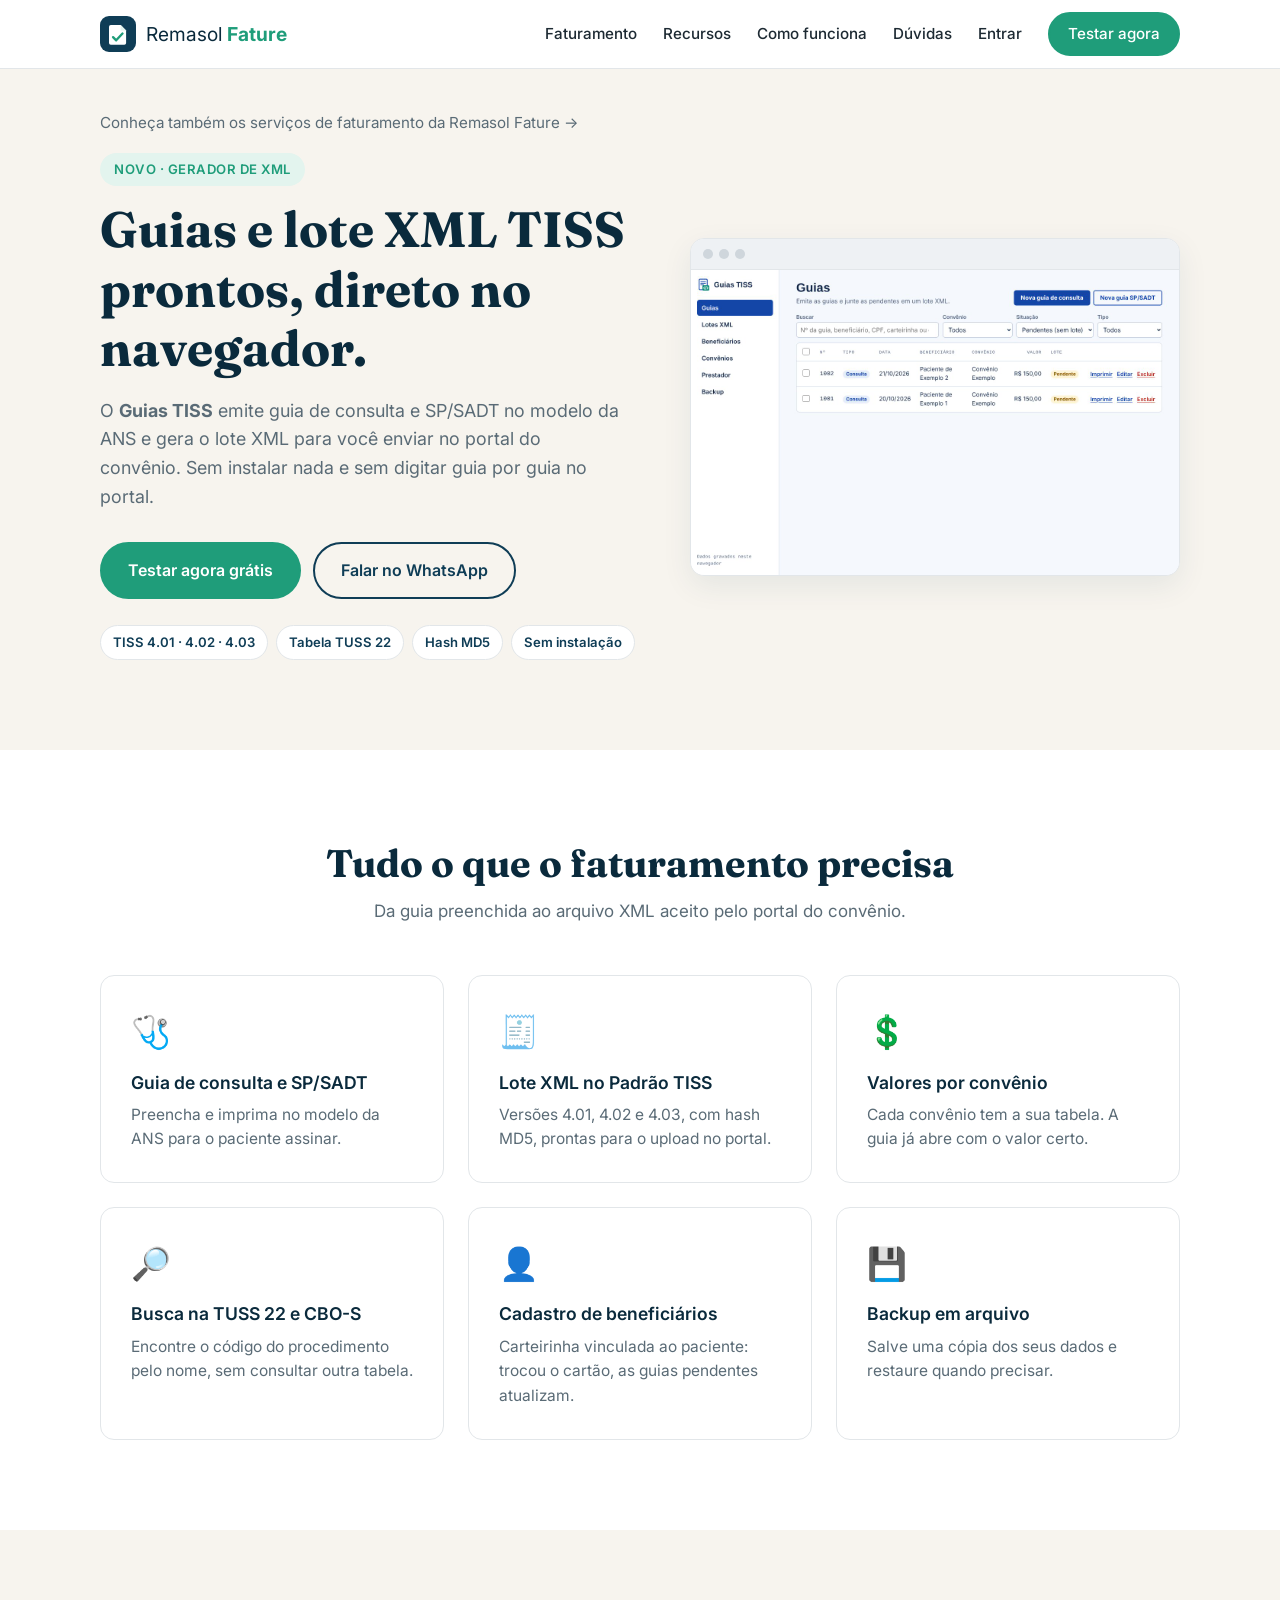
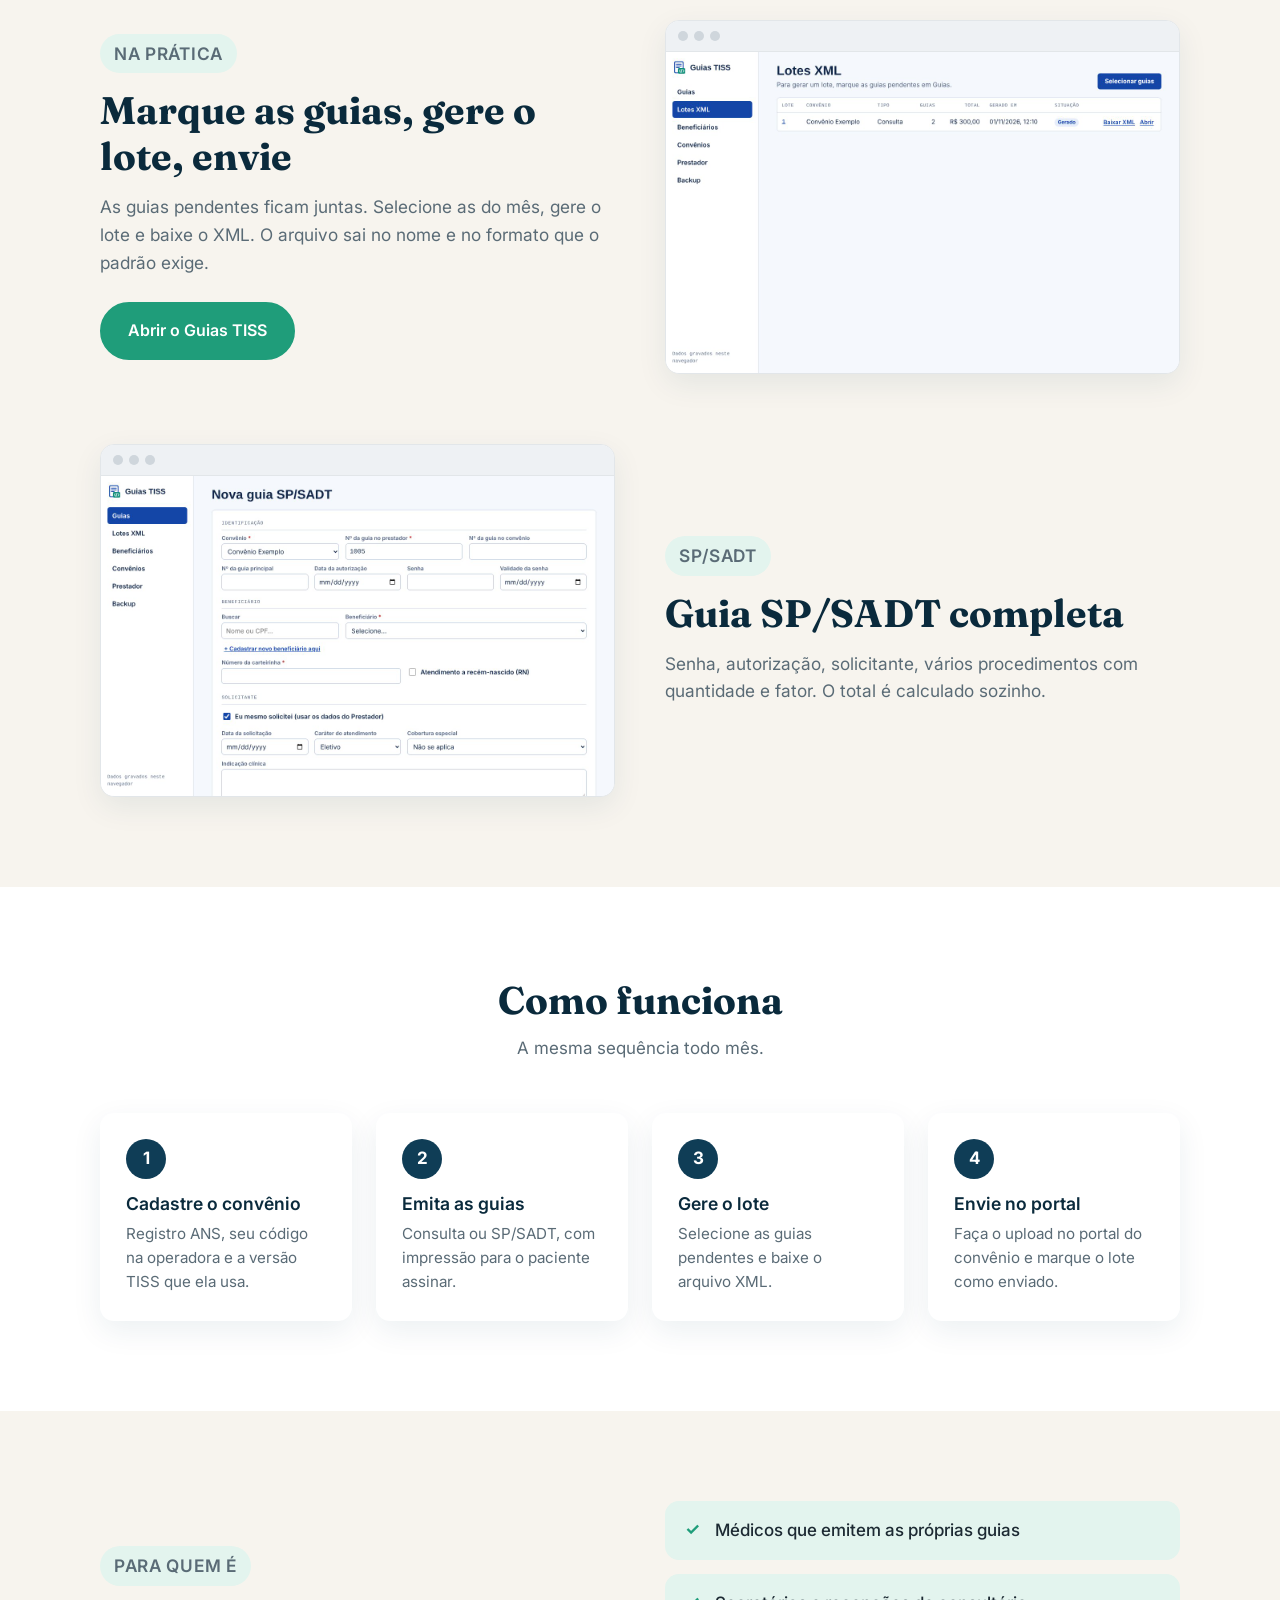
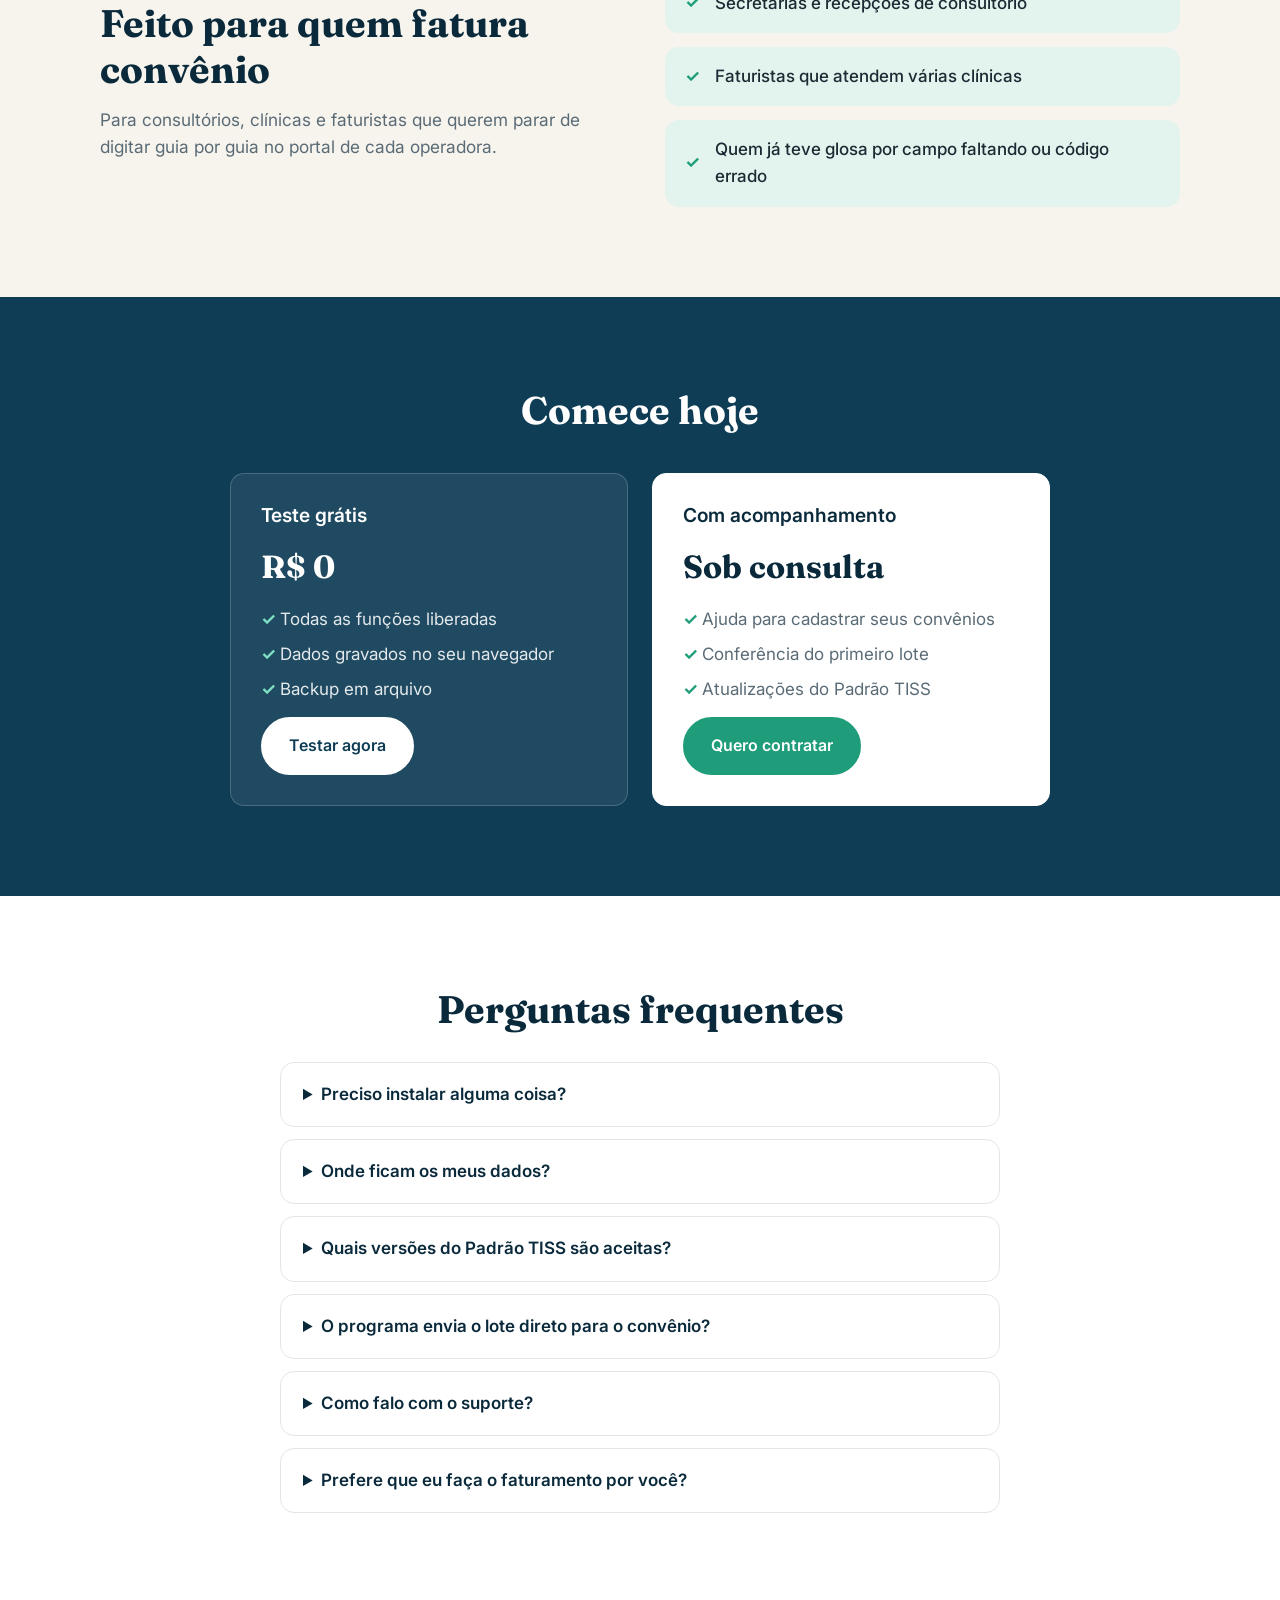
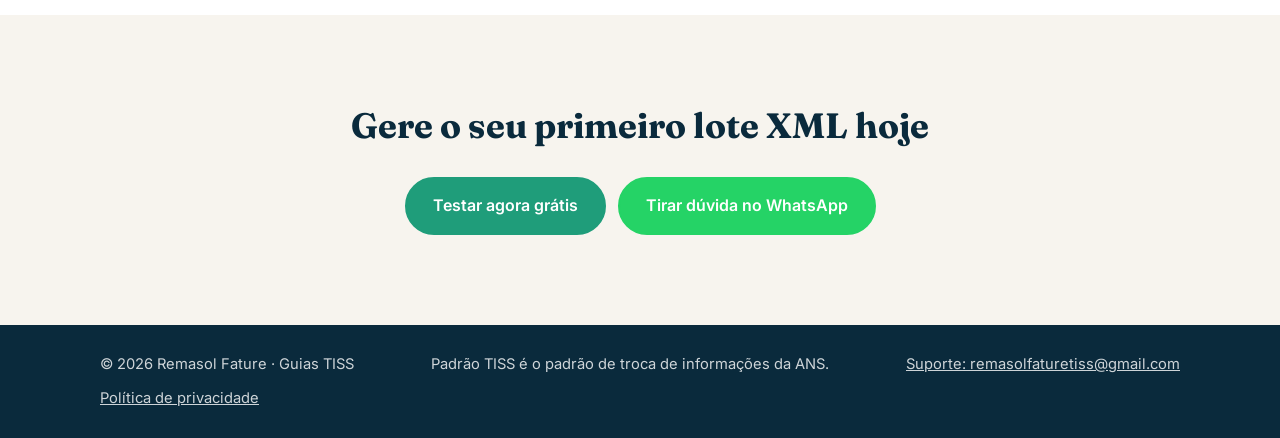
==== index.html @ d2447cc7 "WhatsApp de contato (21) 97666-3134 em todo o site Co-Authored-By: Claude Opus 5.5 <noreply@anthropi" ====
<!DOCTYPE html>
<html lang="pt-BR">
<head>
  <meta charset="UTF-8">
  <meta name="viewport" content="width=device-width, initial-scale=1.0">
  <title>Guias TISS | Gerador de guias e lote XML TISS no navegador — Remasol Fature</title>
  <meta name="description" content="Guias TISS: emita guia de consulta e SP/SADT no modelo da ANS e gere o lote XML no Padrão TISS 4.01, 4.02 ou 4.03 com hash MD5, direto no navegador, sem instalar nada.">
  <meta name="keywords" content="gerador de XML TISS, lote XML TISS, guia SP/SADT, guia de consulta, Padrão TISS 4.03, faturamento de convênios, TUSS 22">
  <meta property="og:type" content="website">
  <meta property="og:title" content="Guias TISS — guias e lote XML TISS sem instalar nada">
  <meta property="og:description" content="Emita guias de consulta e SP/SADT e gere o lote XML no Padrão TISS direto no navegador.">
  <meta property="og:image" content="https://guiaxmltiss.com.br/assets/guias-tiss-guias.jpg">
  <meta property="og:url" content="https://guiaxmltiss.com.br/">
  <link rel="canonical" href="https://guiaxmltiss.com.br/">
  <link rel="icon" href="guias-tiss/img/icone.svg" type="image/svg+xml">
  <link rel="preconnect" href="https://fonts.googleapis.com">
  <link rel="preconnect" href="https://fonts.gstatic.com" crossorigin>
  <link href="https://fonts.googleapis.com/css2?family=Fraunces:opsz,wght@9..144,600;9..144,700&family=Inter:wght@400;500;600&display=swap" rel="stylesheet">
  <link rel="stylesheet" href="css/style.css">
  <script type="application/ld+json">
  {
    "@context": "https://schema.org",
    "@type": "SoftwareApplication",
    "name": "Guias TISS",
    "applicationCategory": "BusinessApplication",
    "operatingSystem": "Navegador (Chrome ou Edge)",
    "description": "Emissão de guia de consulta e SP/SADT e geração de lote XML no Padrão TISS 4.01, 4.02 e 4.03 com hash MD5.",
    "publisher": { "@type": "Organization", "name": "Remasol Fature" }
  }
  </script>
</head>
<body>

  <header class="topo">
    <div class="container topo__linha">
      <a href="index.html" class="marca">
        <img src="assets/logo.svg" alt="" width="36" height="36">
        <span>Remasol <strong>Fature</strong></span>
      </a>

      <button class="menu-botao" aria-label="Abrir menu" aria-expanded="false" aria-controls="menu">
        <span></span><span></span><span></span>
      </button>

      <nav id="menu" class="menu">
        <a href="servicos.html">Faturamento</a>
        <a href="#recursos">Recursos</a>
        <a href="#como-funciona">Como funciona</a>
        <a href="#perguntas">Dúvidas</a>
        <a href="guias-tiss/entrar.html">Entrar</a>
        <a href="guias-tiss/index.html" class="botao botao--pequeno">Testar agora</a>
      </nav>
    </div>
  </header>

  <main>

    <!-- INÍCIO -->
    <section class="hero produto-hero">
      <div class="container">
        <a href="servicos.html" class="voltar">Conheça também os serviços de faturamento da Remasol Fature →</a>
        <div class="hero__grade">
          <div class="hero__texto">
            <p class="selo">Novo · Gerador de XML</p>
            <h1>Guias e lote XML TISS prontos, direto no navegador.</h1>
            <p class="hero__sub">
              O <strong>Guias TISS</strong> emite guia de consulta e SP/SADT no modelo
              da ANS e gera o lote XML para você enviar no portal do convênio.
              Sem instalar nada e sem digitar guia por guia no portal.
            </p>
            <div class="hero__acoes">
              <a href="guias-tiss/index.html" class="botao">Testar agora grátis</a>
              <a href="#" class="botao botao--contorno" data-whatsapp="Olá! Vi o Guias TISS no site da Remasol Fature e quero saber mais.">Falar no WhatsApp</a>
            </div>
            <ul class="selos-lista" aria-label="Destaques">
              <li>TISS 4.01 · 4.02 · 4.03</li>
              <li>Tabela TUSS 22</li>
              <li>Hash MD5</li>
              <li>Sem instalação</li>
            </ul>
          </div>

          <figure class="vitrine">
            <div class="vitrine__barra" aria-hidden="true"><span></span><span></span><span></span></div>
            <img src="assets/guias-tiss-guias.jpg" width="1280" height="800"
                 alt="Tela de guias do Guias TISS com guias de consulta pendentes, prontas para entrar em um lote XML">
          </figure>
        </div>
      </div>
    </section>

    <!-- RECURSOS -->
    <section id="recursos" class="secao">
      <div class="container">
        <h2 class="secao__titulo">Tudo o que o faturamento precisa</h2>
        <p class="secao__sub">Da guia preenchida ao arquivo XML aceito pelo portal do convênio.</p>
        <div class="cards">
          <article class="card">
            <div class="card__icone">🩺</div>
            <h3>Guia de consulta e SP/SADT</h3>
            <p>Preencha e imprima no modelo da ANS para o paciente assinar.</p>
          </article>
          <article class="card">
            <div class="card__icone">🧾</div>
            <h3>Lote XML no Padrão TISS</h3>
            <p>Versões 4.01, 4.02 e 4.03, com hash MD5, prontas para o upload no portal.</p>
          </article>
          <article class="card">
            <div class="card__icone">💲</div>
            <h3>Valores por convênio</h3>
            <p>Cada convênio tem a sua tabela. A guia já abre com o valor certo.</p>
          </article>
          <article class="card">
            <div class="card__icone">🔎</div>
            <h3>Busca na TUSS 22 e CBO-S</h3>
            <p>Encontre o código do procedimento pelo nome, sem consultar outra tabela.</p>
          </article>
          <article class="card">
            <div class="card__icone">👤</div>
            <h3>Cadastro de beneficiários</h3>
            <p>Carteirinha vinculada ao paciente: trocou o cartão, as guias pendentes atualizam.</p>
          </article>
          <article class="card">
            <div class="card__icone">💾</div>
            <h3>Backup em arquivo</h3>
            <p>Salve uma cópia dos seus dados e restaure quando precisar.</p>
          </article>
        </div>
      </div>
    </section>

    <!-- TELAS -->
    <section class="secao secao--clara">
      <div class="container bloco">
        <div class="bloco__texto">
          <p class="selo">Na prática</p>
          <h2>Marque as guias, gere o lote, envie</h2>
          <p>
            As guias pendentes ficam juntas. Selecione as do mês, gere o lote e baixe
            o XML. O arquivo sai no nome e no formato que o padrão exige.
          </p>
          <a href="guias-tiss/index.html" class="botao">Abrir o Guias TISS</a>
        </div>
        <figure class="vitrine">
          <div class="vitrine__barra" aria-hidden="true"><span></span><span></span><span></span></div>
          <img src="assets/guias-tiss-lotes.jpg" width="1280" height="800" loading="lazy"
               alt="Tela de lotes XML do Guias TISS com um lote gerado e o botão Baixar XML">
        </figure>
      </div>
      <div class="container bloco bloco--invertido produto-bloco">
        <div class="bloco__texto">
          <p class="selo">SP/SADT</p>
          <h2>Guia SP/SADT completa</h2>
          <p>
            Senha, autorização, solicitante, vários procedimentos com quantidade e fator.
            O total é calculado sozinho.
          </p>
        </div>
        <figure class="vitrine">
          <div class="vitrine__barra" aria-hidden="true"><span></span><span></span><span></span></div>
          <img src="assets/guias-tiss-sadt.jpg" width="1280" height="800" loading="lazy"
               alt="Formulário de nova guia SP/SADT do Guias TISS">
        </figure>
      </div>
    </section>

    <!-- COMO FUNCIONA -->
    <section id="como-funciona" class="secao">
      <div class="container">
        <h2 class="secao__titulo">Como funciona</h2>
        <p class="secao__sub">A mesma sequência todo mês.</p>
        <ol class="passos">
          <li class="passo">
            <span class="passo__numero">1</span>
            <h3>Cadastre o convênio</h3>
            <p>Registro ANS, seu código na operadora e a versão TISS que ela usa.</p>
          </li>
          <li class="passo">
            <span class="passo__numero">2</span>
            <h3>Emita as guias</h3>
            <p>Consulta ou SP/SADT, com impressão para o paciente assinar.</p>
          </li>
          <li class="passo">
            <span class="passo__numero">3</span>
            <h3>Gere o lote</h3>
            <p>Selecione as guias pendentes e baixe o arquivo XML.</p>
          </li>
          <li class="passo">
            <span class="passo__numero">4</span>
            <h3>Envie no portal</h3>
            <p>Faça o upload no portal do convênio e marque o lote como enviado.</p>
          </li>
        </ol>
      </div>
    </section>

    <!-- PARA QUEM É -->
    <section class="secao secao--clara">
      <div class="container bloco">
        <div class="bloco__texto">
          <p class="selo">Para quem é</p>
          <h2>Feito para quem fatura convênio</h2>
          <p>
            Para consultórios, clínicas e faturistas que querem parar de digitar
            guia por guia no portal de cada operadora.
          </p>
        </div>
        <ul class="lista-check">
          <li>Médicos que emitem as próprias guias</li>
          <li>Secretárias e recepções de consultório</li>
          <li>Faturistas que atendem várias clínicas</li>
          <li>Quem já teve glosa por campo faltando ou código errado</li>
        </ul>
      </div>
    </section>

    <!-- PLANOS -->
    <section class="secao secao--destaque">
      <div class="container">
        <h2 class="secao__titulo produto-titulo-claro">Comece hoje</h2>
        <div class="planos">
          <article class="plano">
            <h3>Teste grátis</h3>
            <p class="plano__preco">R$ 0</p>
            <ul>
              <li>Todas as funções liberadas</li>
              <li>Dados gravados no seu navegador</li>
              <li>Backup em arquivo</li>
            </ul>
            <a href="guias-tiss/index.html" class="botao botao--claro">Testar agora</a>
          </article>
          <article class="plano plano--destaque">
            <h3>Com acompanhamento</h3>
            <p class="plano__preco">Sob consulta</p>
            <ul>
              <li>Ajuda para cadastrar seus convênios</li>
              <li>Conferência do primeiro lote</li>
              <li>Atualizações do Padrão TISS</li>
            </ul>
            <a href="#" class="botao" data-whatsapp="Olá! Quero contratar o Guias TISS com acompanhamento.">Quero contratar</a>
          </article>
        </div>
      </div>
    </section>

    <!-- PERGUNTAS -->
    <section id="perguntas" class="secao">
      <div class="container faq">
        <h2 class="secao__titulo">Perguntas frequentes</h2>
        <details>
          <summary>Preciso instalar alguma coisa?</summary>
          <p>Não. O Guias TISS abre no navegador (Chrome ou Edge recomendados) do seu computador.</p>
        </details>
        <details>
          <summary>Onde ficam os meus dados?</summary>
          <p>No próprio navegador do computador em que você usa. Eles não são enviados para nenhum servidor. Por isso, use a tela <strong>Backup</strong> com frequência: limpar os dados do navegador apaga tudo.</p>
        </details>
        <details>
          <summary>Quais versões do Padrão TISS são aceitas?</summary>
          <p>4.01.00, 4.02.00 e 4.03.00. A versão é escolhida no cadastro de cada convênio, conforme a exigência da operadora.</p>
        </details>
        <details>
          <summary>O programa envia o lote direto para o convênio?</summary>
          <p>Ele gera o arquivo XML no formato exigido. O envio é feito por você, no portal da operadora, como os convênios pedem hoje.</p>
        </details>
        <details>
          <summary>Como falo com o suporte?</summary>
          <p>Pelo e-mail <a href="mailto:remasolfaturetiss@gmail.com" data-email="1">remasolfaturetiss@gmail.com</a> ou pelo botão de WhatsApp desta página. Conte o que aconteceu e, se puder, mande um print da tela.</p>
        </details>
        <details>
          <summary>Prefere que eu faça o faturamento por você?</summary>
          <p>A Remasol Fature também faz o faturamento completo e entrega o XML pronto. <a href="servicos.html#faturamento">Conheça o serviço</a>.</p>
        </details>
      </div>
    </section>

    <!-- CHAMADA FINAL -->
    <section class="secao secao--clara">
      <div class="container chamada">
        <h2>Gere o seu primeiro lote XML hoje</h2>
        <div class="hero__acoes produto-centro">
          <a href="guias-tiss/index.html" class="botao">Testar agora grátis</a>
          <a href="#" class="botao botao--whatsapp" data-whatsapp="Olá! Vi o Guias TISS no site da Remasol Fature e tenho uma dúvida.">Tirar dúvida no WhatsApp</a>
        </div>
      </div>
    </section>

  </main>

  <footer class="rodape">
    <div class="container rodape__linha">
      <span>© <span id="ano"></span> Remasol Fature · Guias TISS</span>
      <span>Padrão TISS é o padrão de troca de informações da ANS.</span>
      <a href="mailto:remasolfaturetiss@gmail.com" data-email="1">Suporte: remasolfaturetiss@gmail.com</a>
      <a href="privacidade.html">Política de privacidade</a>
    </div>
  </footer>

  <script src="js/config.js?v=2"></script>
  <script src="js/main.js?v=2"></script>
</body>
</html>
---- css/style.css ----
/* =========================================================
   Remasol Fature — estilos do site
   Cores e fontes ficam nas variáveis abaixo: mude aqui
   e o site inteiro acompanha.
   ========================================================= */

:root {
  --azul: #0f3d56;
  --azul-escuro: #0a2a3c;
  --verde: #1f9d7a;
  --verde-claro: #e3f4ee;
  --areia: #f7f4ee;
  --texto: #1d2a33;
  --texto-suave: #5a6b76;
  --branco: #ffffff;
  --borda: #e2e6e9;
  --whatsapp: #25d366;

  --fonte-titulo: "Fraunces", Georgia, serif;
  --fonte-texto: "Inter", system-ui, -apple-system, sans-serif;

  --raio: 14px;
  --sombra: 0 10px 30px rgba(15, 61, 86, 0.08);
  --largura: 1120px;
}

* { box-sizing: border-box; margin: 0; padding: 0; }

html { scroll-behavior: smooth; scroll-padding-top: 80px; }

body {
  font-family: var(--fonte-texto);
  color: var(--texto);
  background: var(--branco);
  line-height: 1.6;
  font-size: 17px;
}

img { max-width: 100%; display: block; }
a { color: inherit; }

.container {
  width: 100%;
  max-width: var(--largura);
  margin: 0 auto;
  padding: 0 20px;
}

h1, h2, h3 { font-family: var(--fonte-titulo); line-height: 1.2; color: var(--azul-escuro); }
h3 { font-family: var(--fonte-texto); font-weight: 600; font-size: 1.1rem; }

/* ---------- Botões ---------- */
.botao {
  display: inline-block;
  background: var(--verde);
  color: var(--branco);
  text-decoration: none;
  font-weight: 600;
  padding: 14px 26px;
  border-radius: 999px;
  border: 2px solid var(--verde);
  cursor: pointer;
  font-size: 1rem;
  font-family: inherit;
  transition: transform .15s, background .15s;
}
.botao:hover { transform: translateY(-2px); background: #188466; }
.botao--pequeno { padding: 8px 18px; font-size: .9rem; }
.botao--contorno { background: transparent; color: var(--azul); border-color: var(--azul); }
.botao--contorno:hover { background: var(--azul); color: var(--branco); }
.botao--claro { background: var(--branco); color: var(--azul); border-color: var(--branco); }
.botao--claro:hover { background: var(--areia); }
.botao--whatsapp { background: var(--whatsapp); border-color: var(--whatsapp); }

/* ---------- Topo ---------- */
.topo {
  position: sticky; top: 0; z-index: 50;
  background: rgba(255, 255, 255, .95);
  backdrop-filter: blur(8px);
  border-bottom: 1px solid var(--borda);
}
.topo__linha { display: flex; align-items: center; justify-content: space-between; height: 68px; }

.marca { display: flex; align-items: center; gap: 10px; text-decoration: none; font-size: 1.2rem; color: var(--azul-escuro); }
.marca strong { color: var(--verde); }

.menu { display: flex; align-items: center; gap: 26px; }
.menu a { text-decoration: none; font-weight: 500; font-size: .95rem; }
.menu a:not(.botao):hover { color: var(--verde); }

.menu-botao { display: none; background: none; border: 0; cursor: pointer; padding: 8px; }
.menu-botao span { display: block; width: 24px; height: 2px; background: var(--azul); margin: 5px 0; transition: .2s; }

/* ---------- Hero ---------- */
.hero { background: var(--areia); padding: 80px 0 90px; }
.hero__grade { display: grid; grid-template-columns: 1.1fr 1fr; gap: 50px; align-items: center; }
.hero h1 { font-size: clamp(2rem, 4.5vw, 3.1rem); margin: 14px 0 18px; }
.hero__sub { color: var(--texto-suave); font-size: 1.12rem; max-width: 520px; }
.hero__acoes { display: flex; flex-wrap: wrap; gap: 12px; margin-top: 30px; }

.selo {
  display: inline-block;
  background: var(--verde-claro);
  color: var(--verde);
  font-weight: 600;
  font-size: .82rem;
  padding: 6px 14px;
  border-radius: 999px;
  text-transform: uppercase;
  letter-spacing: .04em;
}
.selo--claro { background: rgba(255,255,255,.15); color: var(--branco); }

.hero__ilustracao { display: flex; align-items: center; justify-content: center; gap: 18px; }
.cartao {
  background: var(--branco);
  border-radius: var(--raio);
  box-shadow: var(--sombra);
  padding: 20px;
  width: 200px;
  display: flex; flex-direction: column; gap: 10px;
}
.cartao--papel { transform: rotate(-4deg); background: #fffdf6; border: 1px dashed #d8cfb8; }
.cartao--digital { transform: rotate(3deg); }
.cartao__titulo { font-weight: 600; font-size: .85rem; color: var(--azul); }
.cartao code { font-size: .8rem; color: var(--texto-suave); }
.cartao__ok { font-size: .78rem; color: var(--verde); font-weight: 600; margin-top: 6px; }
.linha { height: 8px; background: #ebe4d3; border-radius: 4px; }
.linha--curta { width: 50%; }
.linha--media { width: 75%; }
.seta { font-size: 2rem; color: var(--verde); font-weight: 700; }

/* ---------- Seções ---------- */
.secao { padding: 90px 0; }
.secao--clara { background: var(--areia); }
.secao__titulo { font-size: clamp(1.7rem, 3.2vw, 2.4rem); text-align: center; }
.secao__sub { color: var(--texto-suave); text-align: center; max-width: 600px; margin: 12px auto 0; }
.secao__sub--esquerda { text-align: left; margin-left: 0; }

/* Cards de serviço */
.cards { display: grid; grid-template-columns: repeat(3, 1fr); gap: 24px; margin-top: 50px; }
.card {
  border: 1px solid var(--borda);
  border-radius: var(--raio);
  padding: 30px;
  transition: box-shadow .2s, transform .2s;
}
.card:hover { box-shadow: var(--sombra); transform: translateY(-4px); }
.card__icone { font-size: 2rem; margin-bottom: 14px; }
.card h3 { margin-bottom: 10px; }
.card p { color: var(--texto-suave); font-size: .97rem; }

/* Passos */
.passos { list-style: none; display: grid; grid-template-columns: repeat(4, 1fr); gap: 24px; margin-top: 50px; counter-reset: passo; }
.passo { background: var(--branco); border-radius: var(--raio); padding: 26px; box-shadow: var(--sombra); }
.passo__numero {
  display: inline-grid; place-items: center;
  width: 40px; height: 40px; border-radius: 50%;
  background: var(--azul); color: var(--branco);
  font-weight: 700; margin-bottom: 14px;
}
.passo h3 { margin-bottom: 8px; }
.passo p { color: var(--texto-suave); font-size: .95rem; }

/* Lista com check */
.lista-check { list-style: none; display: grid; gap: 14px; }
.lista-check li {
  background: var(--verde-claro);
  padding: 16px 20px 16px 50px;
  border-radius: var(--raio);
  position: relative;
  font-weight: 500;
}
.lista-check li::before {
  content: "✓";
  position: absolute; left: 20px; top: 50%; transform: translateY(-50%);
  color: var(--verde); font-weight: 700;
}

/* Caixa clicável "suas fichas podem ser digitalizadas" */
.aviso-digital {
  display: flex; align-items: center; gap: 16px;
  background: var(--branco);
  border: 2px solid var(--verde);
  border-radius: var(--raio);
  padding: 16px 22px;
  margin-bottom: 50px;
  text-decoration: none;
  box-shadow: var(--sombra);
  transition: transform .15s, background .15s;
}
.aviso-digital:hover { transform: translateY(-2px); background: var(--verde-claro); }
.aviso-digital__icone { font-size: 1.8rem; }
.aviso-digital__texto { flex: 1; color: var(--texto-suave); }
.aviso-digital__texto strong { display: block; color: var(--azul-escuro); font-size: 1.05rem; }
.aviso-digital__seta { font-size: 1.5rem; color: var(--verde); font-weight: 700; }

/* Blocos de serviço (texto + lista lado a lado) */
.bloco { display: grid; grid-template-columns: 1fr 1fr; gap: 50px; align-items: center; }
.bloco--invertido .bloco__texto { order: 2; }
.bloco__texto h2 { font-size: clamp(1.7rem, 3.2vw, 2.4rem); margin: 14px 0; }
.bloco__texto p { color: var(--texto-suave); font-size: 1.08rem; }
.bloco__texto .botao { margin-top: 26px; }

/* Seção escura (sistema) */
.secao--destaque { background: var(--azul); color: var(--branco); }
.secao--destaque h2 { color: var(--branco); }
.secao--destaque .bloco__texto p { color: rgba(255,255,255,.88); }
.cards--dois { grid-template-columns: 1fr 1fr; margin-top: 0; gap: 16px; }
.card--escuro { background: rgba(255,255,255,.07); border-color: rgba(255,255,255,.15); padding: 22px; }
.card--escuro h3 { color: var(--branco); }
.card--escuro p { color: rgba(255,255,255,.8); }

/* Página de digitalização */
.voltar { display: inline-block; margin-bottom: 18px; color: var(--texto-suave); text-decoration: none; font-size: .95rem; }
.voltar:hover { color: var(--verde); }
.chamada { text-align: center; }
.chamada h2 { font-size: clamp(1.6rem, 3vw, 2.2rem); margin-bottom: 26px; }

/* Contato */
.contato { display: grid; grid-template-columns: 1fr 1fr; gap: 50px; align-items: start; }
.contato .secao__titulo { text-align: left; }
.contato .botao--whatsapp { margin-top: 26px; }
.contato__email { margin-top: 16px; color: var(--texto-suave); }

.form-contato {
  border: 1px solid var(--borda);
  border-radius: var(--raio);
  padding: 30px;
  display: flex; flex-direction: column; gap: 6px;
}
.form-contato label { font-weight: 500; font-size: .92rem; margin-top: 8px; }
.form-contato .botao { margin-top: 18px; }

input, select, textarea {
  width: 100%;
  font: inherit;
  font-size: 1rem;
  padding: 12px 14px;
  border: 1px solid var(--borda);
  border-radius: 10px;
  background: var(--branco);
  color: var(--texto);
}
input:focus, select:focus, textarea:focus { outline: 2px solid var(--verde); border-color: transparent; }

/* Rodapé */
.rodape { background: var(--azul-escuro); color: rgba(255,255,255,.8); padding: 28px 0; font-size: .92rem; }
.rodape__linha { display: flex; justify-content: space-between; flex-wrap: wrap; gap: 10px; }

/* Página de privacidade */
.pagina-texto { max-width: 760px; padding: 70px 20px; }
.pagina-texto h1 { font-size: 2.2rem; margin-bottom: 20px; }
.pagina-texto h2 { font-size: 1.3rem; margin: 30px 0 10px; }
.pagina-texto p, .pagina-texto li { color: var(--texto-suave); margin-bottom: 10px; }
.pagina-texto ul { padding-left: 22px; }

/* ---------- Página do Guias TISS (gerador-xml.html) ---------- */
.produto-hero { padding-top: 40px; }
.selos-lista { list-style: none; display: flex; flex-wrap: wrap; gap: 8px; margin-top: 26px; }
.selos-lista li {
  font-size: .82rem; font-weight: 600; color: var(--azul);
  background: var(--branco); border: 1px solid var(--borda);
  padding: 6px 12px; border-radius: 999px;
}
.vitrine {
  background: var(--branco);
  border: 1px solid var(--borda);
  border-radius: var(--raio);
  box-shadow: var(--sombra);
  overflow: hidden;
}
.vitrine__barra { display: flex; gap: 6px; padding: 10px 12px; background: #eef1f4; border-bottom: 1px solid var(--borda); }
.vitrine__barra span { width: 10px; height: 10px; border-radius: 50%; background: #cfd6dc; }
.vitrine img { width: 100%; height: auto; }
.produto-bloco { margin-top: 70px; }
.produto-titulo-claro { color: var(--branco); }
.produto-centro { justify-content: center; }

.planos { display: grid; grid-template-columns: 1fr 1fr; gap: 24px; max-width: 820px; margin: 40px auto 0; }
.plano {
  background: rgba(255,255,255,.07);
  border: 1px solid rgba(255,255,255,.18);
  border-radius: var(--raio);
  padding: 30px;
  display: flex; flex-direction: column; gap: 14px;
}
.plano h3 { color: var(--branco); font-size: 1.2rem; }
.plano__preco { font-family: var(--fonte-titulo); font-size: 2rem; font-weight: 700; color: var(--branco); }
.plano ul { list-style: none; display: grid; gap: 8px; flex: 1; color: rgba(255,255,255,.88); }
.plano li::before { content: "✓ "; color: #7fe0c3; font-weight: 700; }
.plano .botao { align-self: flex-start; }
.plano--destaque { background: var(--branco); border-color: var(--branco); }
.plano--destaque h3, .plano--destaque .plano__preco { color: var(--azul-escuro); }
.plano--destaque ul { color: var(--texto-suave); }
.plano--destaque li::before { color: var(--verde); }

.faq { max-width: 760px; }
.faq .secao__titulo { margin-bottom: 30px; }
.faq details { border: 1px solid var(--borda); border-radius: var(--raio); padding: 18px 22px; margin-bottom: 12px; }
.faq summary { cursor: pointer; font-weight: 600; color: var(--azul-escuro); }
.faq details p { margin-top: 10px; color: var(--texto-suave); }

/* Destaque do Guias TISS na página inicial */
.aviso-digital--produto { border-color: var(--azul); margin-top: -34px; }
.aviso-digital--produto:hover { background: #e8eef3; }
.aviso-digital--produto .aviso-digital__seta { color: var(--azul); }

/* ---------- Responsivo ---------- */
@media (max-width: 900px) {
  .hero__grade, .bloco, .contato { grid-template-columns: 1fr; }
  .bloco--invertido .bloco__texto { order: 0; }
  .cards { grid-template-columns: 1fr; }
  .passos { grid-template-columns: 1fr 1fr; }
  .hero__ilustracao { margin-top: 10px; }
  .planos { grid-template-columns: 1fr; }
}

@media (max-width: 760px) {
  .menu-botao { display: block; }
  .menu {
    position: absolute; top: 68px; left: 0; right: 0;
    flex-direction: column; align-items: flex-start; gap: 18px;
    background: var(--branco);
    padding: 24px 20px;
    border-bottom: 1px solid var(--borda);
    display: none;
  }
  .menu.aberto { display: flex; }
  .passos { grid-template-columns: 1fr; }
  .cards--dois { grid-template-columns: 1fr; }
  .aviso-digital { padding: 14px 16px; gap: 12px; }
  .cartao { width: 150px; padding: 14px; }
  .seta { font-size: 1.4rem; }
  .secao { padding: 64px 0; }
}
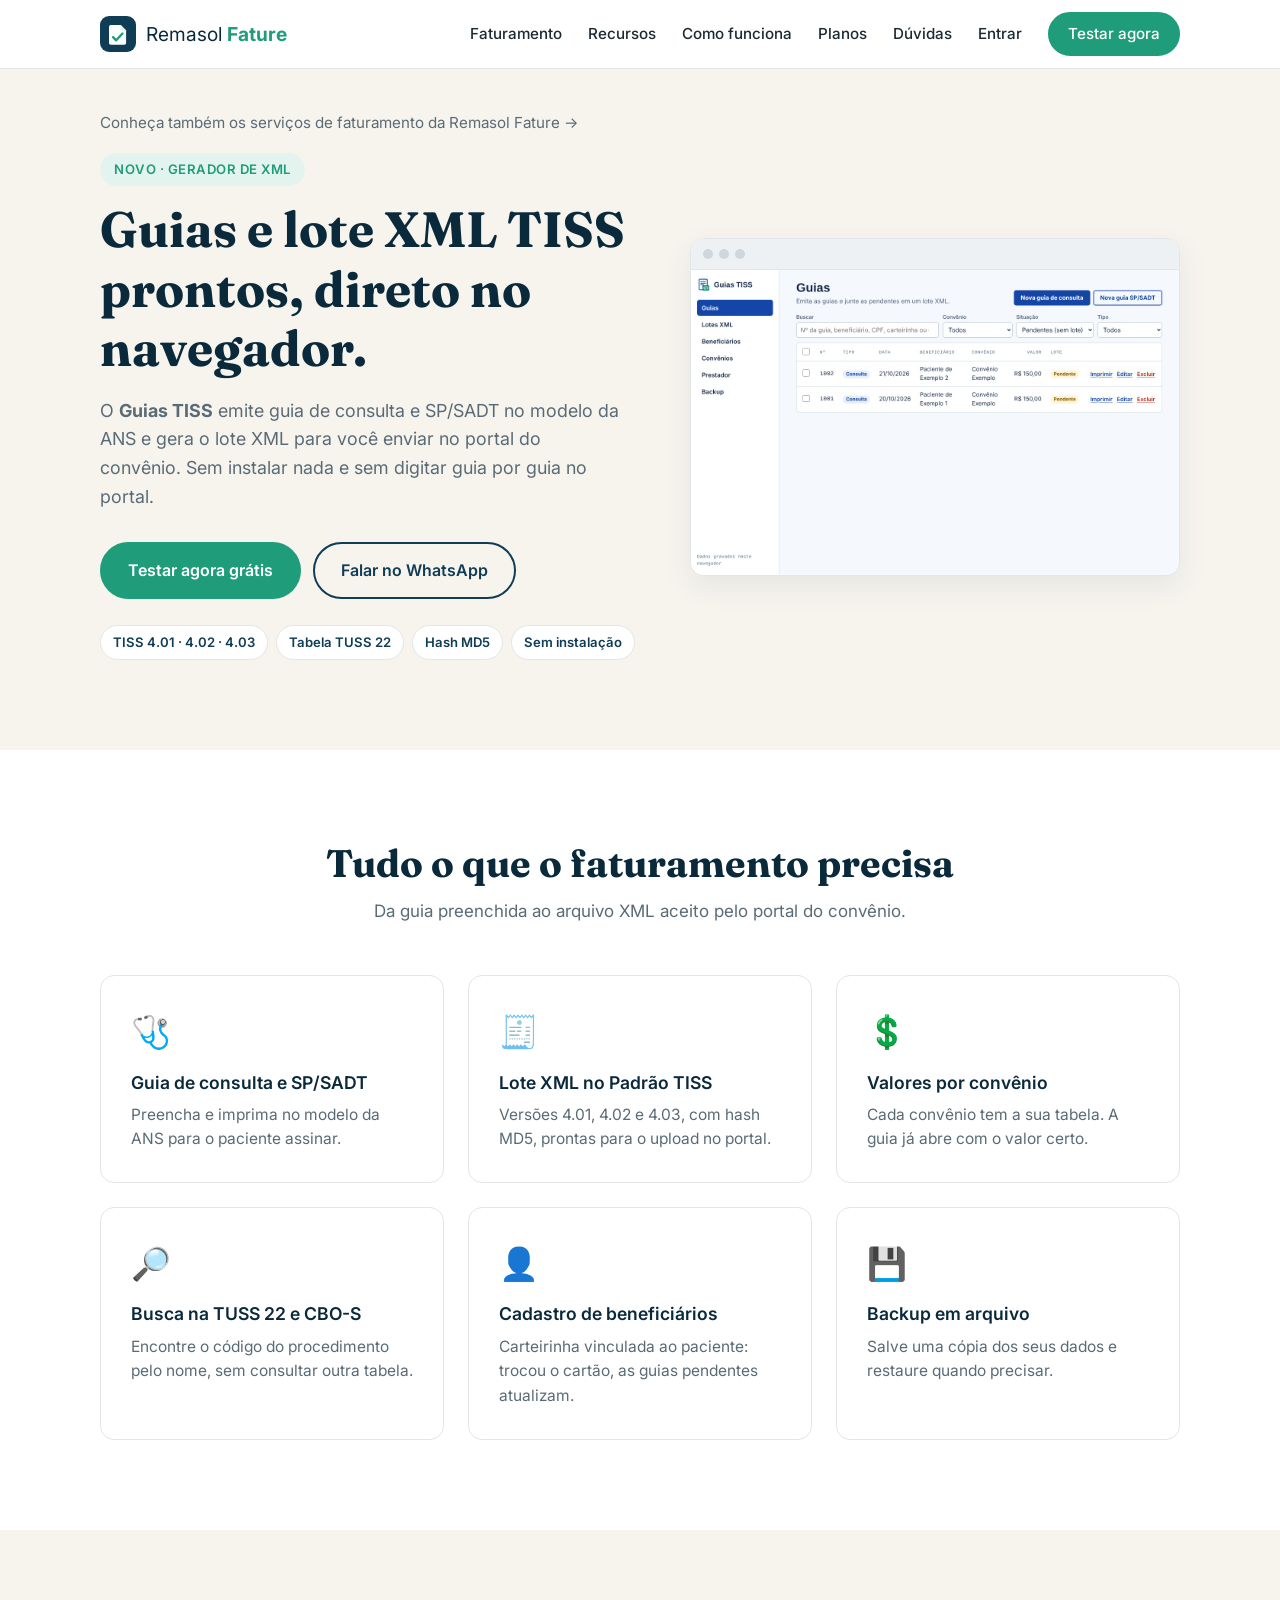
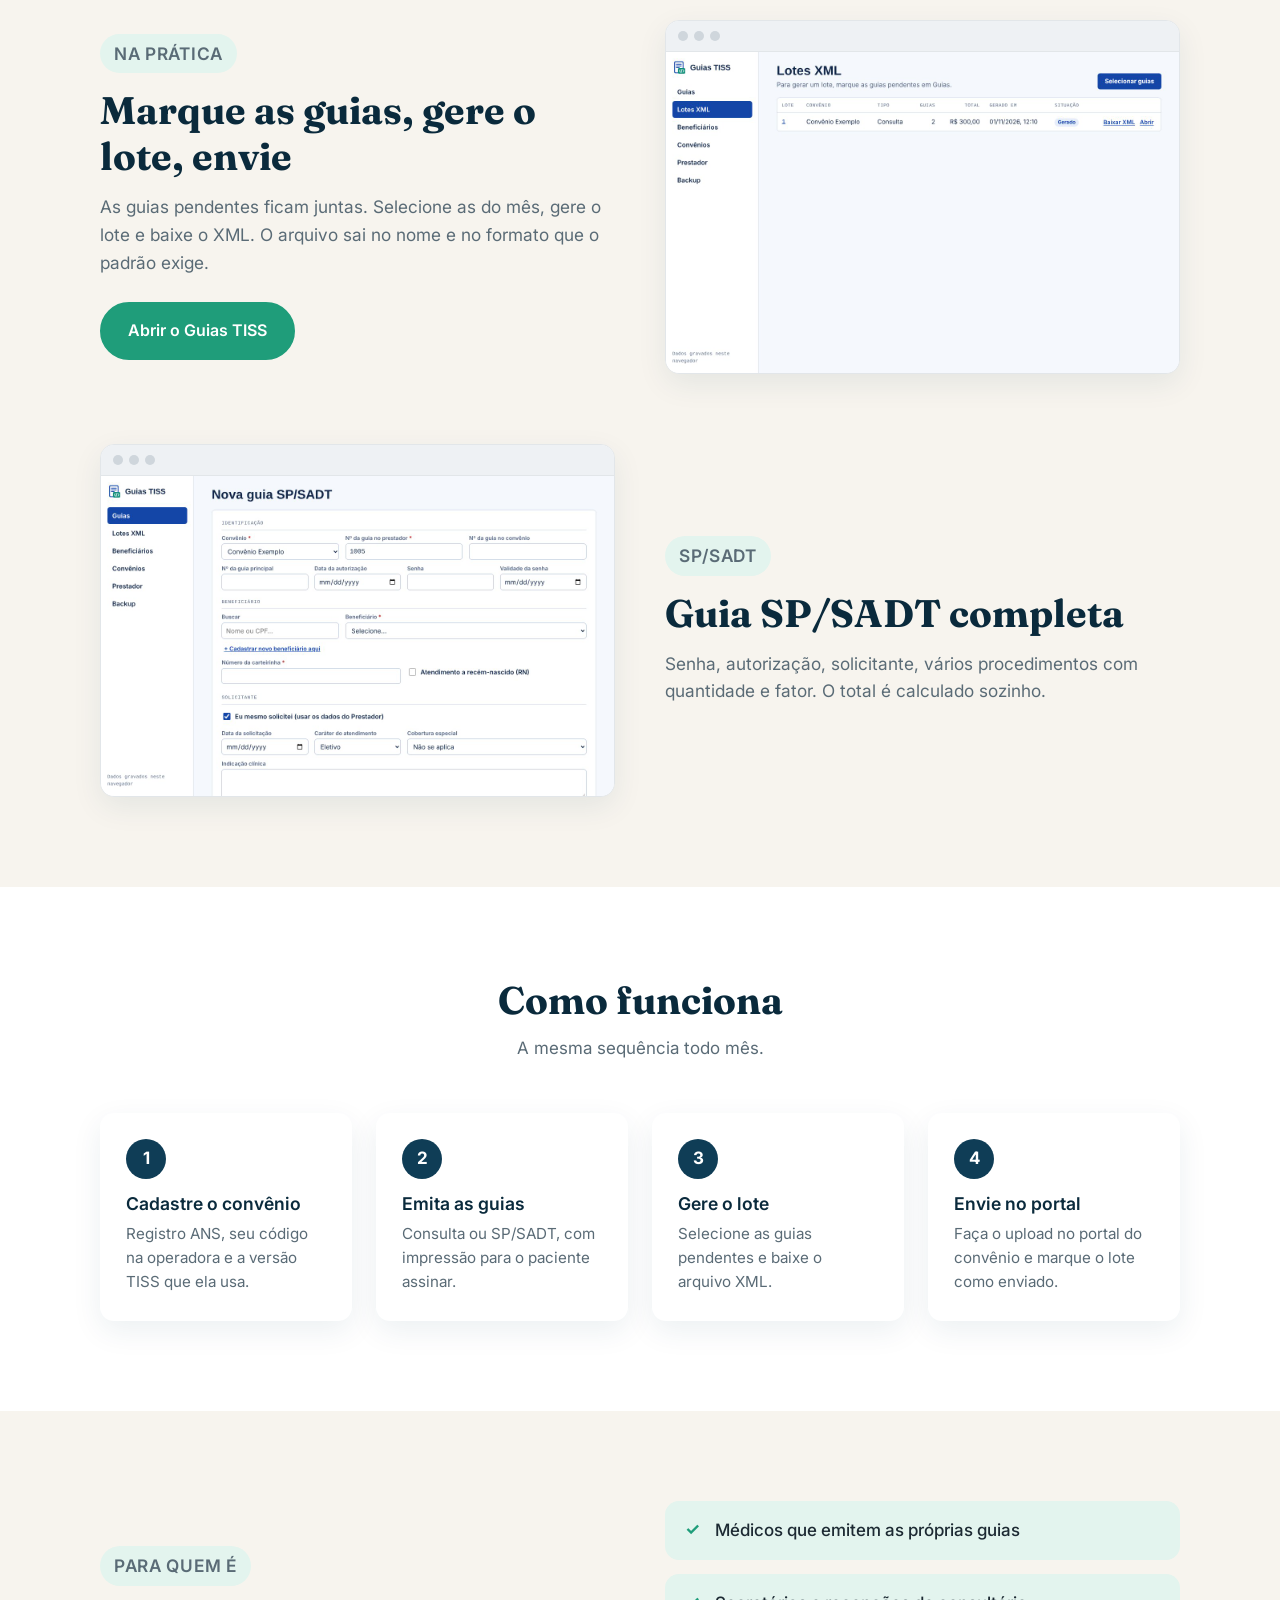
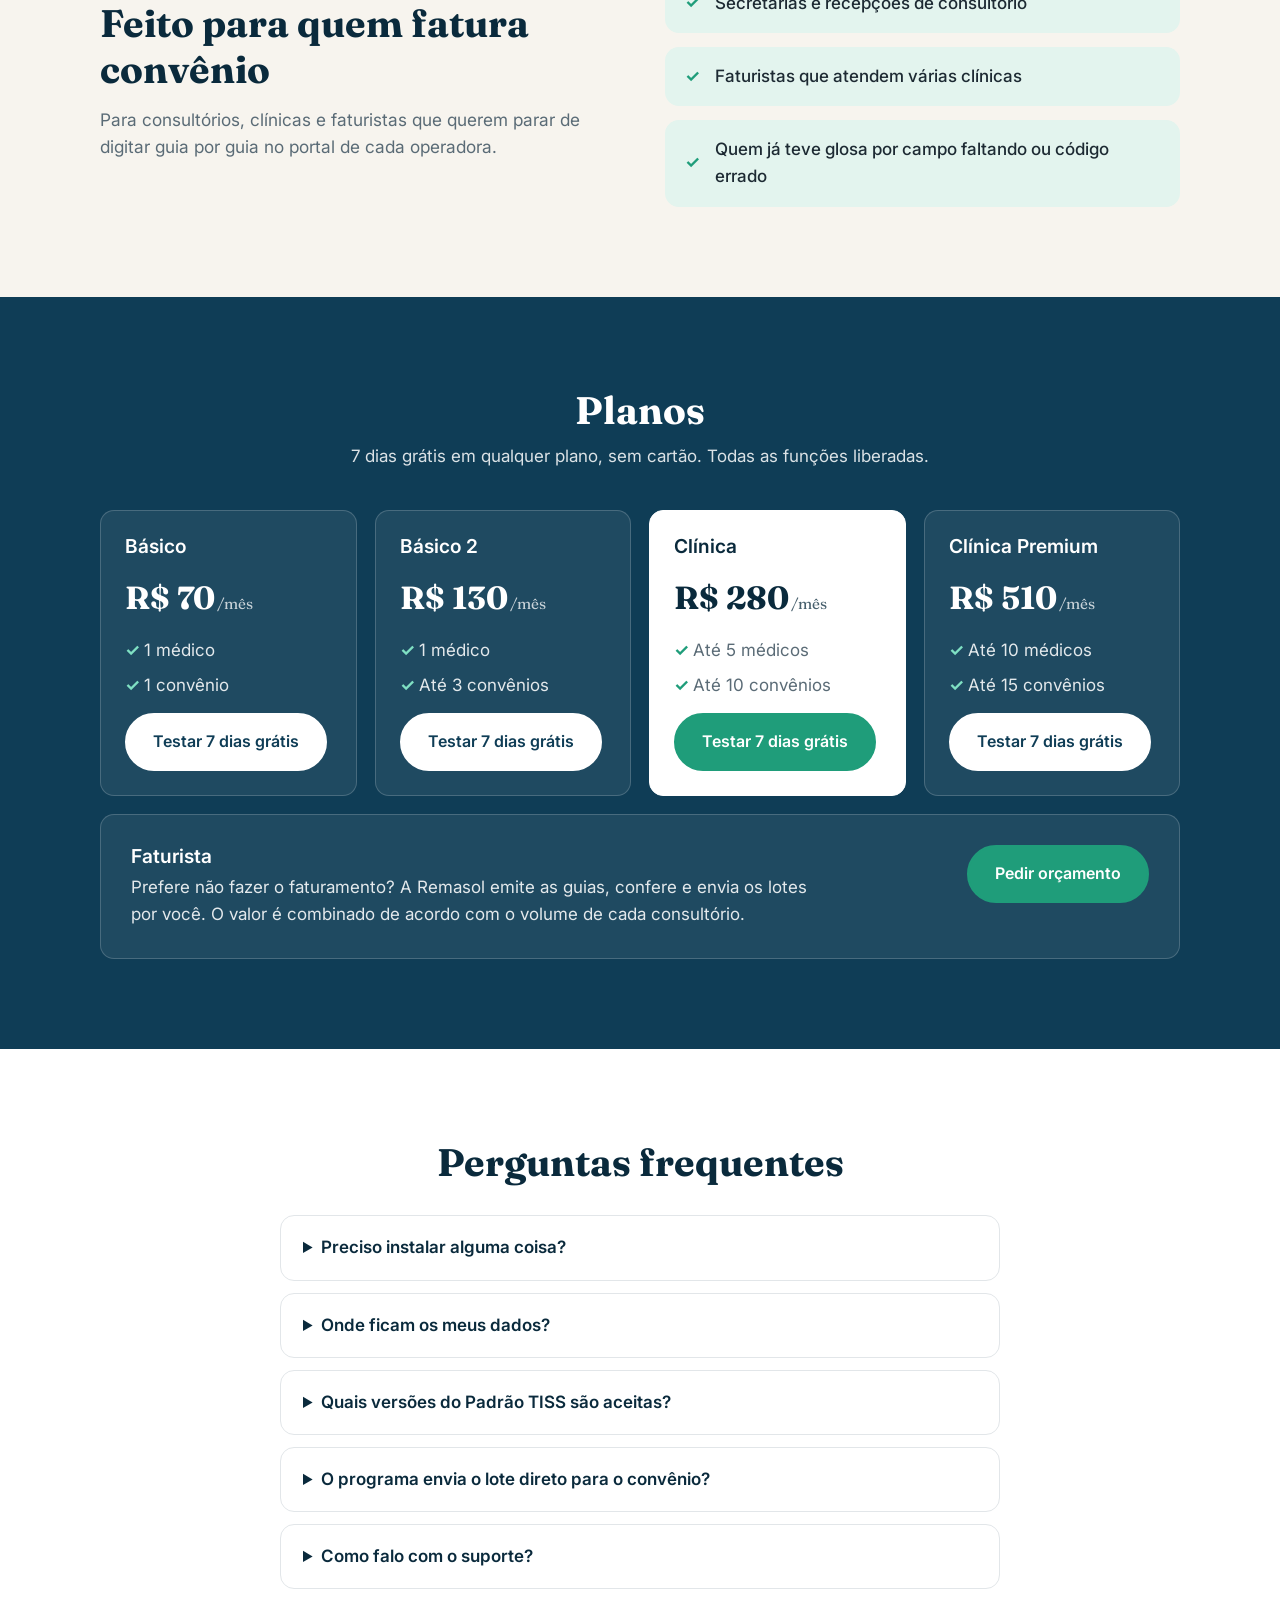
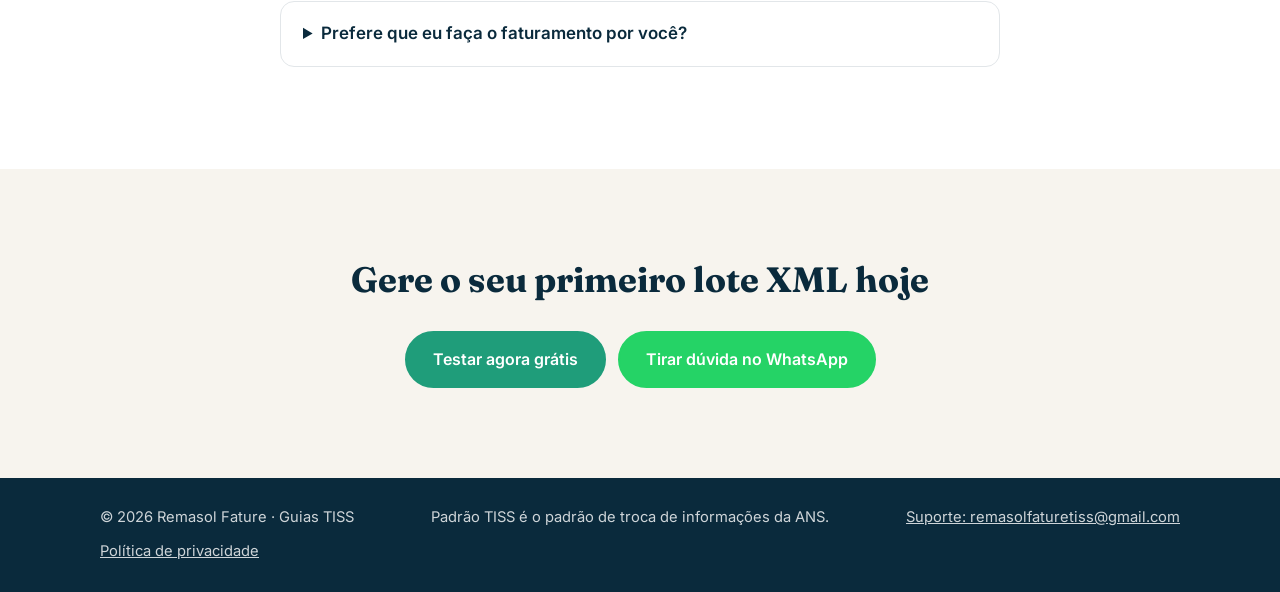
==== commit ad9d8c5f: "Planos (Básico, Básico 2, Clínica, Clínica Premium), serviço Faturista e painel da Remasol - planos." ====
--- a/index.html
+++ b/index.html
@@ -46,6 +46,7 @@
         <a href="servicos.html">Faturamento</a>
         <a href="#recursos">Recursos</a>
         <a href="#como-funciona">Como funciona</a>
+        <a href="#planos">Planos</a>
         <a href="#perguntas">Dúvidas</a>
         <a href="guias-tiss/entrar.html">Entrar</a>
         <a href="guias-tiss/index.html" class="botao botao--pequeno">Testar agora</a>
@@ -214,32 +215,56 @@
       </div>
     </section>
 
-    <!-- PLANOS -->
-    <section class="secao secao--destaque">
+    <!-- PLANOS (os mesmos valores de guias-tiss/js/planos.js) -->
+    <section id="planos" class="secao secao--destaque">
       <div class="container">
-        <h2 class="secao__titulo produto-titulo-claro">Comece hoje</h2>
-        <div class="planos">
+        <h2 class="secao__titulo produto-titulo-claro">Planos</h2>
+        <p class="planos__intro">7 dias grátis em qualquer plano, sem cartão. Todas as funções liberadas.</p>
+        <div class="planos planos--quatro">
           <article class="plano">
-            <h3>Teste grátis</h3>
-            <p class="plano__preco">R$ 0</p>
+            <h3>Básico</h3>
+            <p class="plano__preco">R$ 70<small>/mês</small></p>
             <ul>
-              <li>Todas as funções liberadas</li>
-              <li>Dados gravados no seu navegador</li>
-              <li>Backup em arquivo</li>
-            </ul>
-            <a href="guias-tiss/index.html" class="botao botao--claro">Testar agora</a>
+              <li>1 médico</li>
+              <li>1 convênio</li>
+            </ul>
+            <a href="guias-tiss/entrar.html#criar" class="botao botao--claro">Testar 7 dias grátis</a>
+          </article>
+          <article class="plano">
+            <h3>Básico 2</h3>
+            <p class="plano__preco">R$ 130<small>/mês</small></p>
+            <ul>
+              <li>1 médico</li>
+              <li>Até 3 convênios</li>
+            </ul>
+            <a href="guias-tiss/entrar.html#criar" class="botao botao--claro">Testar 7 dias grátis</a>
           </article>
           <article class="plano plano--destaque">
-            <h3>Com acompanhamento</h3>
-            <p class="plano__preco">Sob consulta</p>
+            <h3>Clínica</h3>
+            <p class="plano__preco">R$ 280<small>/mês</small></p>
             <ul>
-              <li>Ajuda para cadastrar seus convênios</li>
-              <li>Conferência do primeiro lote</li>
-              <li>Atualizações do Padrão TISS</li>
-            </ul>
-            <a href="#" class="botao" data-whatsapp="Olá! Quero contratar o Guias TISS com acompanhamento.">Quero contratar</a>
-          </article>
-        </div>
+              <li>Até 5 médicos</li>
+              <li>Até 10 convênios</li>
+            </ul>
+            <a href="guias-tiss/entrar.html#criar" class="botao">Testar 7 dias grátis</a>
+          </article>
+          <article class="plano">
+            <h3>Clínica Premium</h3>
+            <p class="plano__preco">R$ 510<small>/mês</small></p>
+            <ul>
+              <li>Até 10 médicos</li>
+              <li>Até 15 convênios</li>
+            </ul>
+            <a href="guias-tiss/entrar.html#criar" class="botao botao--claro">Testar 7 dias grátis</a>
+          </article>
+        </div>
+        <article class="plano plano--extra">
+          <div>
+            <h3>Faturista</h3>
+            <p>Prefere não fazer o faturamento? A Remasol emite as guias, confere e envia os lotes por você. O valor é combinado de acordo com o volume de cada consultório.</p>
+          </div>
+          <a href="#" class="botao" data-whatsapp="Olá! Quero saber do serviço Faturista do Guias TISS.">Pedir orçamento</a>
+        </article>
       </div>
     </section>
 
@@ -253,7 +278,7 @@
         </details>
         <details>
           <summary>Onde ficam os meus dados?</summary>
-          <p>No próprio navegador do computador em que você usa. Eles não são enviados para nenhum servidor. Por isso, use a tela <strong>Backup</strong> com frequência: limpar os dados do navegador apaga tudo.</p>
+          <p>A sua conta e o seu plano ficam guardados no servidor da Remasol (Google Firebase). As guias, os beneficiários e os lotes, por enquanto, ficam no navegador do computador em que você usa: use a tela <strong>Backup</strong> com frequência, porque limpar os dados do navegador apaga essas informações.</p>
         </details>
         <details>
           <summary>Quais versões do Padrão TISS são aceitas?</summary>
@@ -269,7 +294,7 @@
         </details>
         <details>
           <summary>Prefere que eu faça o faturamento por você?</summary>
-          <p>A Remasol Fature também faz o faturamento completo e entrega o XML pronto. <a href="servicos.html#faturamento">Conheça o serviço</a>.</p>
+          <p>Com o serviço <strong>Faturista</strong>, a Remasol emite as guias, confere e envia os lotes por você. O valor é combinado com cada consultório e aparece na sua conta quando você entra. <a href="servicos.html#faturamento">Conheça o serviço</a>.</p>
         </details>
       </div>
     </section>
--- a/css/style.css
+++ b/css/style.css
@@ -334,3 +334,16 @@
   .seta { font-size: 1.4rem; }
   .secao { padding: 64px 0; }
 }
+
+/* Planos do Guias TISS: quatro planos + serviço Faturista */
+.planos__intro { text-align: center; color: rgba(255,255,255,.85); margin-top: 10px; }
+.planos--quatro { grid-template-columns: repeat(4, minmax(0, 1fr)); max-width: 1100px; gap: 18px; }
+.planos--quatro .plano { padding: 24px; }
+.plano__preco small { font-size: 0.95rem; font-weight: 400; opacity: .75; margin-left: 2px; }
+.plano--extra {
+  max-width: 1100px; margin: 18px auto 0;
+  flex-direction: row; align-items: center; justify-content: space-between; gap: 20px; flex-wrap: wrap;
+}
+.plano--extra p { color: rgba(255,255,255,.88); margin-top: 6px; max-width: 680px; }
+@media (max-width: 1000px) { .planos--quatro { grid-template-columns: 1fr 1fr; } }
+@media (max-width: 560px) { .planos--quatro { grid-template-columns: 1fr; } }
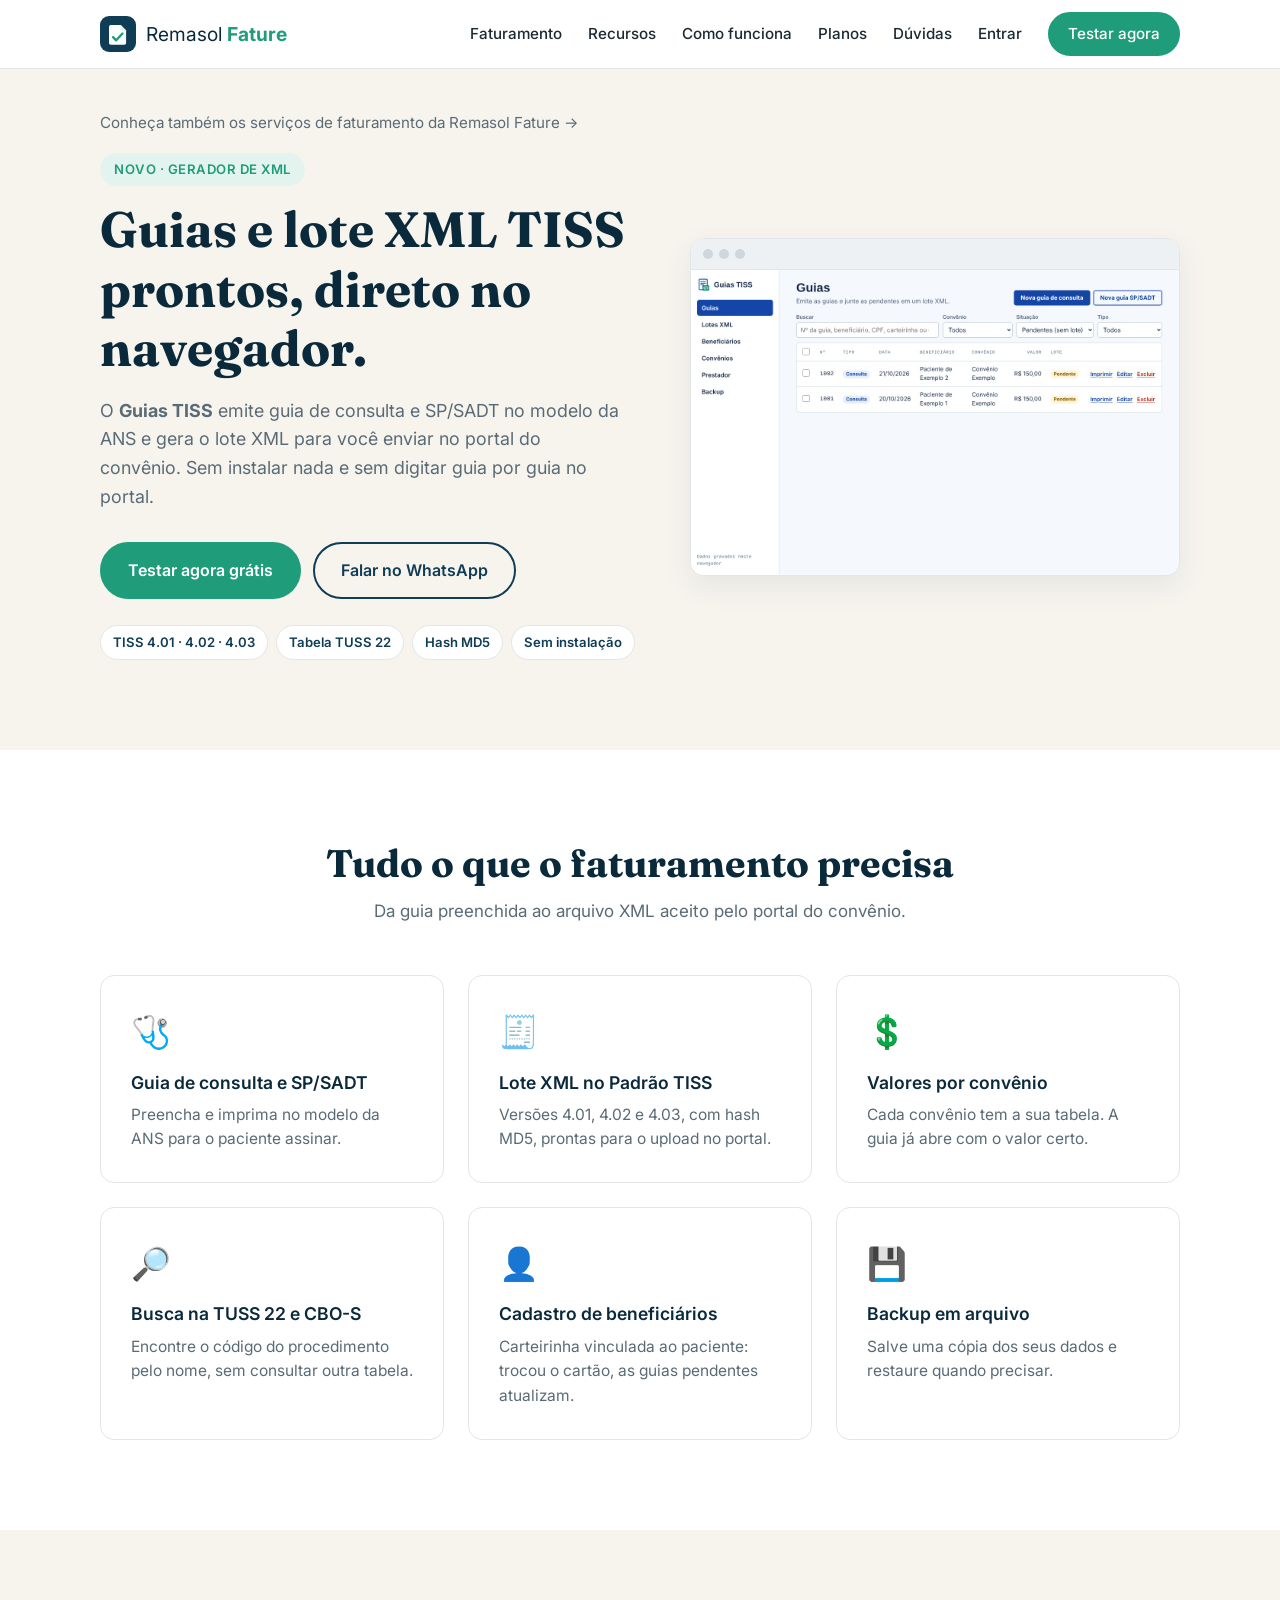
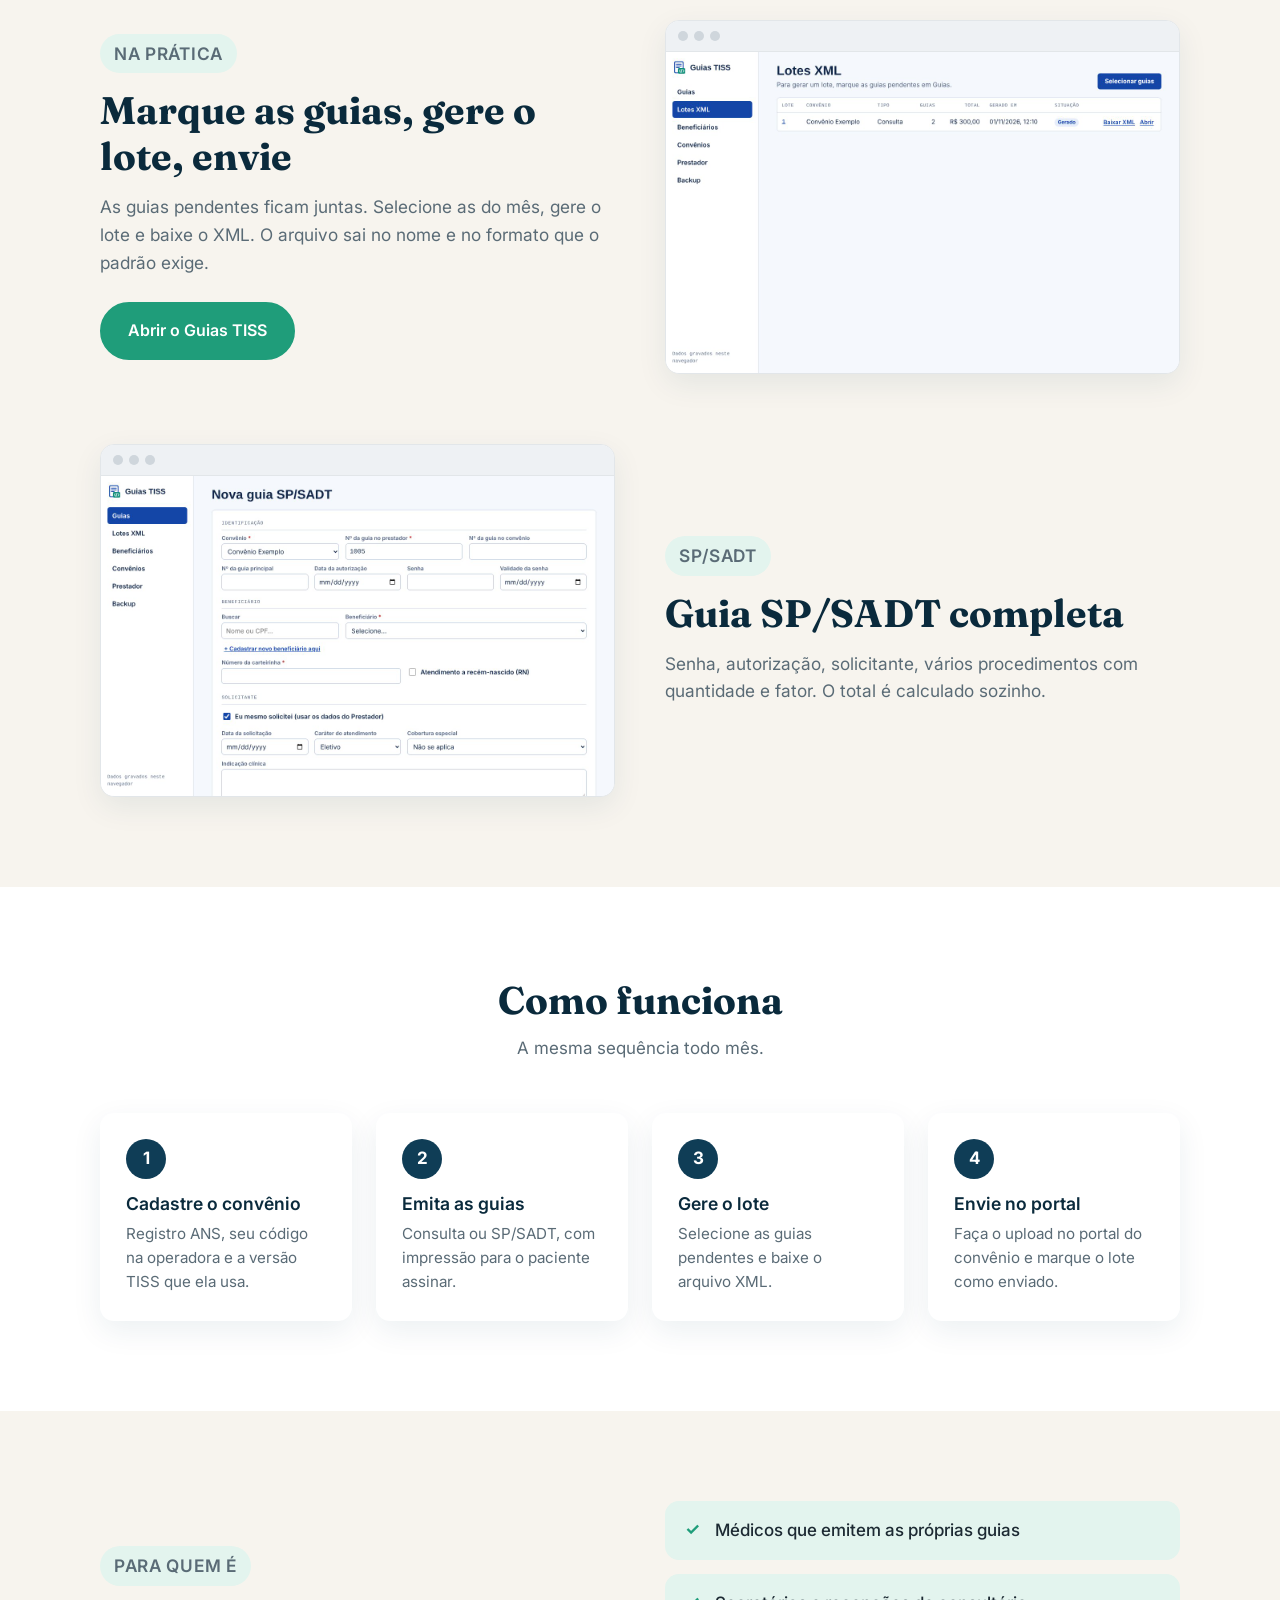
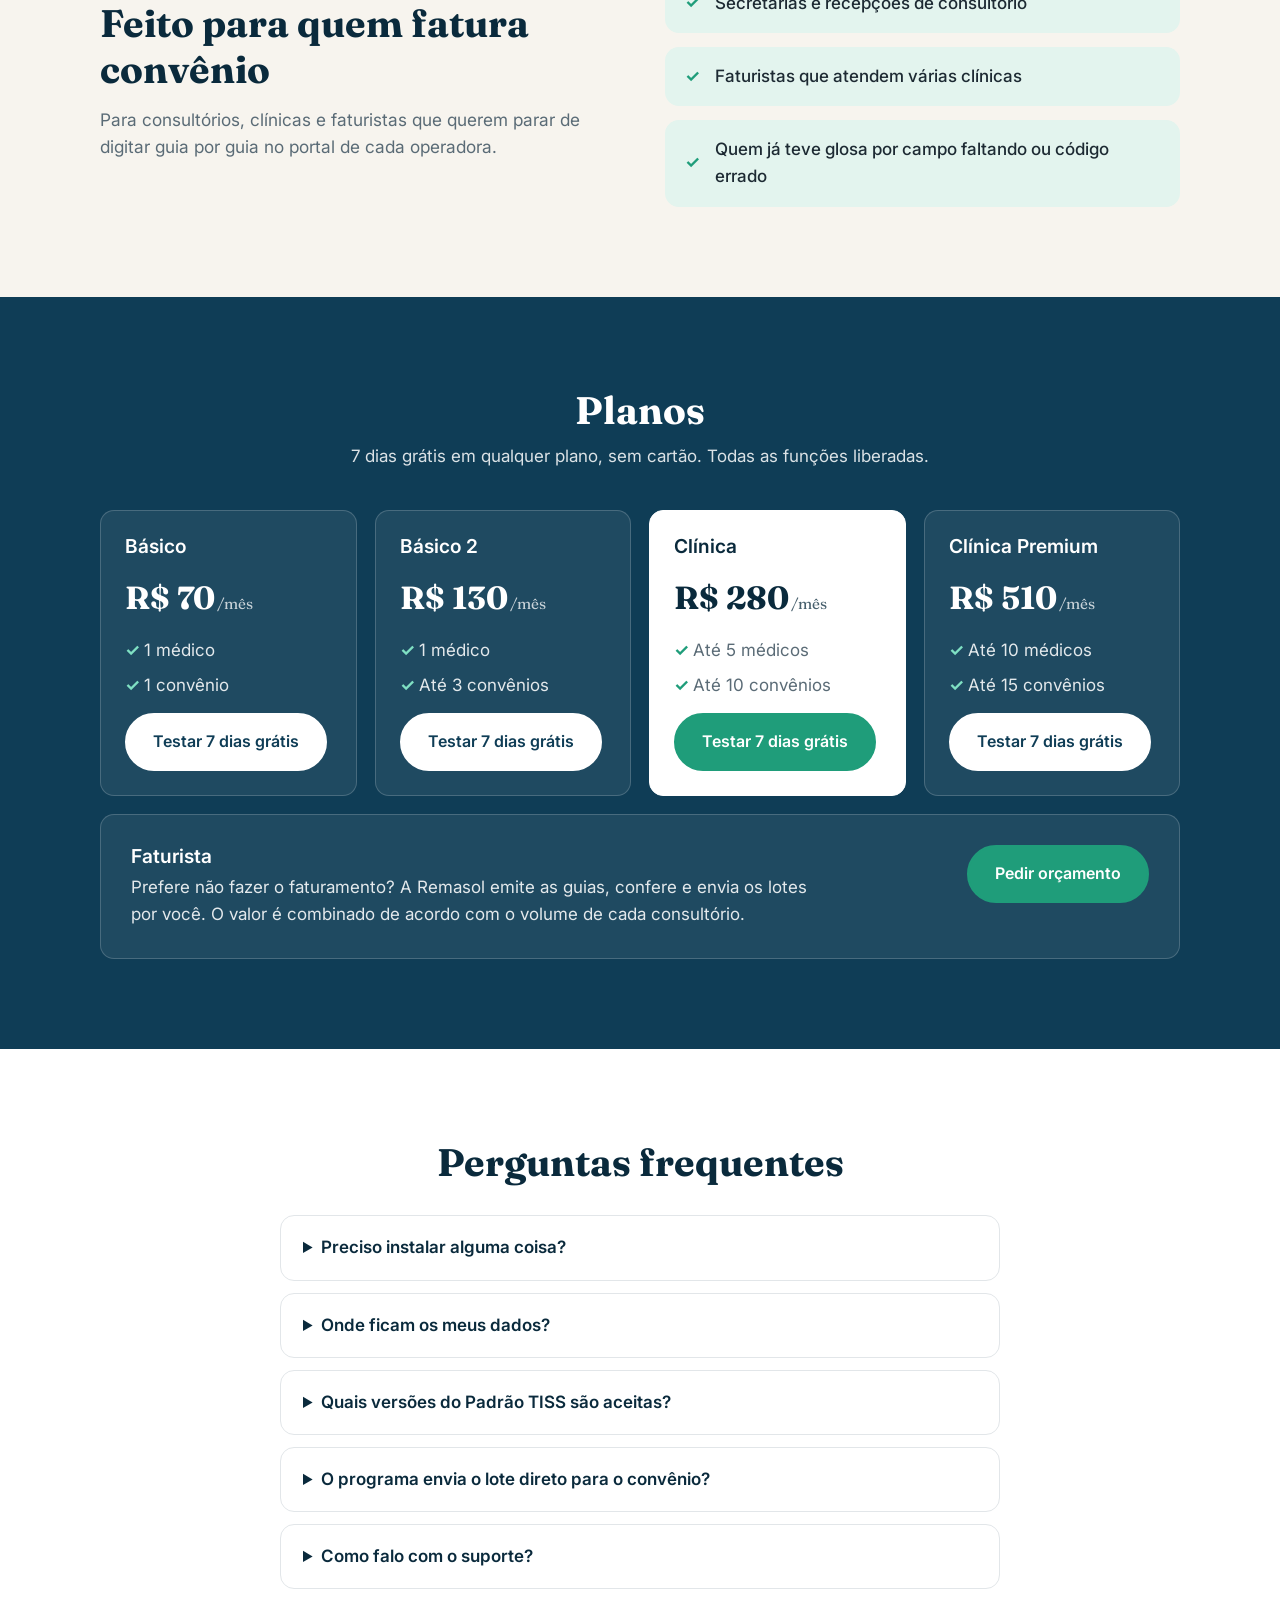
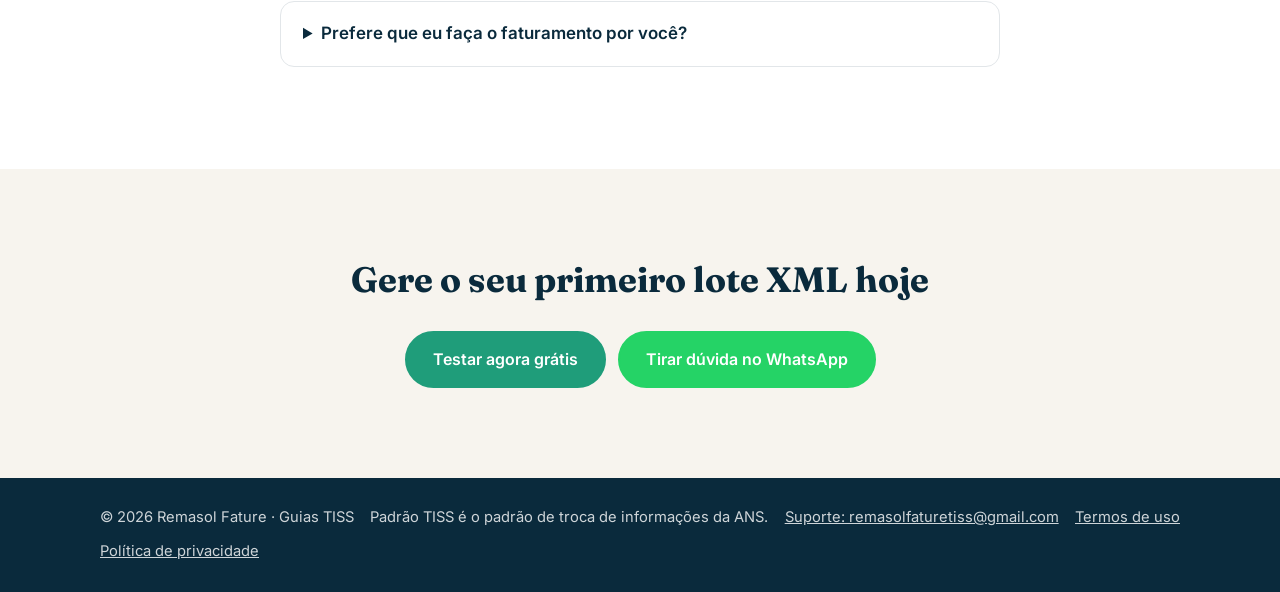
==== commit 7072dcd9: "Termos de uso do Guias TISS e registro do aceite - termos.html: versão 1.0, com resumo, responsabili" ====
--- a/index.html
+++ b/index.html
@@ -16,7 +16,7 @@
   <link rel="preconnect" href="https://fonts.googleapis.com">
   <link rel="preconnect" href="https://fonts.gstatic.com" crossorigin>
   <link href="https://fonts.googleapis.com/css2?family=Fraunces:opsz,wght@9..144,600;9..144,700&family=Inter:wght@400;500;600&display=swap" rel="stylesheet">
-  <link rel="stylesheet" href="css/style.css">
+  <link rel="stylesheet" href="css/style.css?v=3">
   <script type="application/ld+json">
   {
     "@context": "https://schema.org",
@@ -317,11 +317,12 @@
       <span>© <span id="ano"></span> Remasol Fature · Guias TISS</span>
       <span>Padrão TISS é o padrão de troca de informações da ANS.</span>
       <a href="mailto:remasolfaturetiss@gmail.com" data-email="1">Suporte: remasolfaturetiss@gmail.com</a>
+      <a href="termos.html">Termos de uso</a>
       <a href="privacidade.html">Política de privacidade</a>
     </div>
   </footer>
 
-  <script src="js/config.js?v=2"></script>
-  <script src="js/main.js?v=2"></script>
+  <script src="js/config.js?v=3"></script>
+  <script src="js/main.js?v=3"></script>
 </body>
 </html>
--- a/css/style.css
+++ b/css/style.css
@@ -347,3 +347,15 @@
 .plano--extra p { color: rgba(255,255,255,.88); margin-top: 6px; max-width: 680px; }
 @media (max-width: 1000px) { .planos--quatro { grid-template-columns: 1fr 1fr; } }
 @media (max-width: 560px) { .planos--quatro { grid-template-columns: 1fr; } }
+
+/* ---------- Termos de uso (termos.html) ---------- */
+.termos__versao { font-size: .85rem; letter-spacing: .02em; }
+.termos__resumo {
+  margin: 24px 0 8px; padding: 20px 24px; border-radius: var(--raio);
+  background: var(--branco); border: 1px solid var(--borda); border-left: 5px solid var(--verde);
+}
+.termos__resumo h2 { margin-top: 0; }
+.termos__resumo ol { padding-left: 22px; }
+.termos__resumo li { color: var(--texto); }
+.termos h2 { scroll-margin-top: 90px; }
+.termos strong { color: var(--texto); }
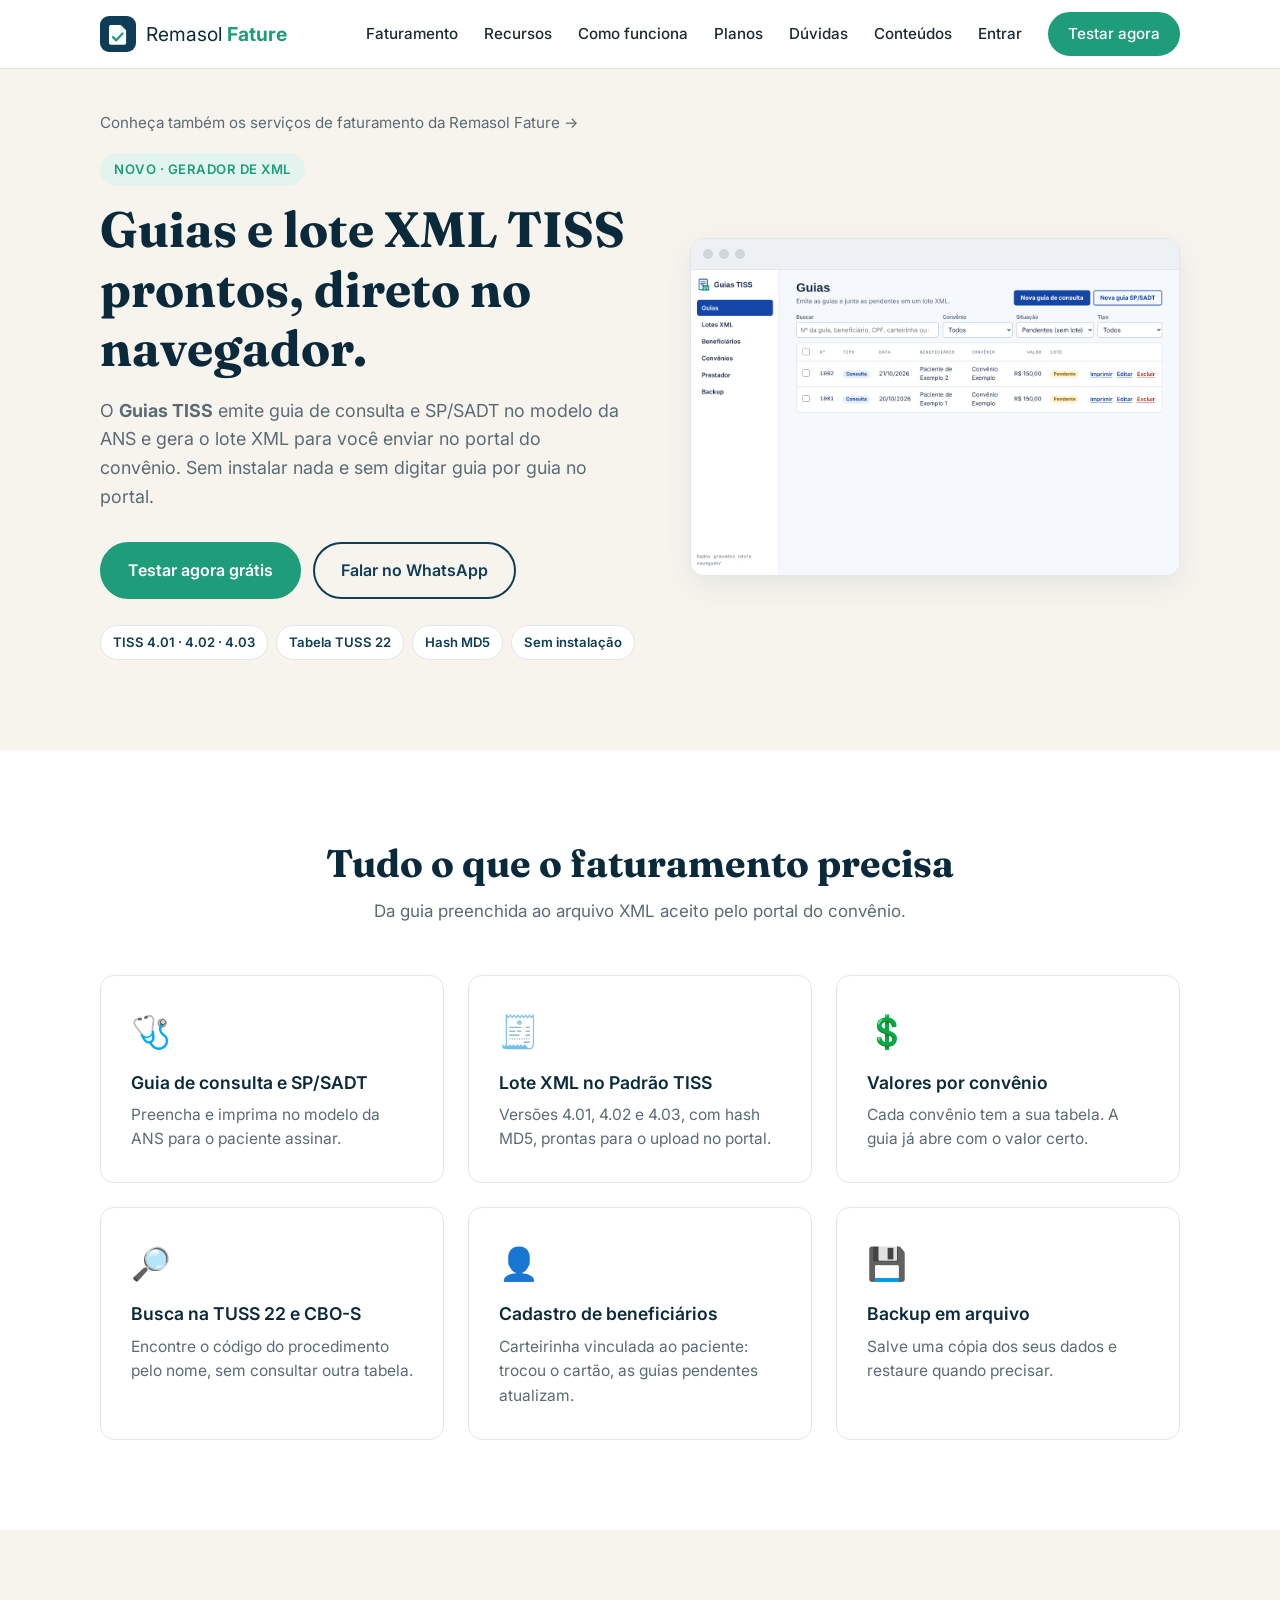
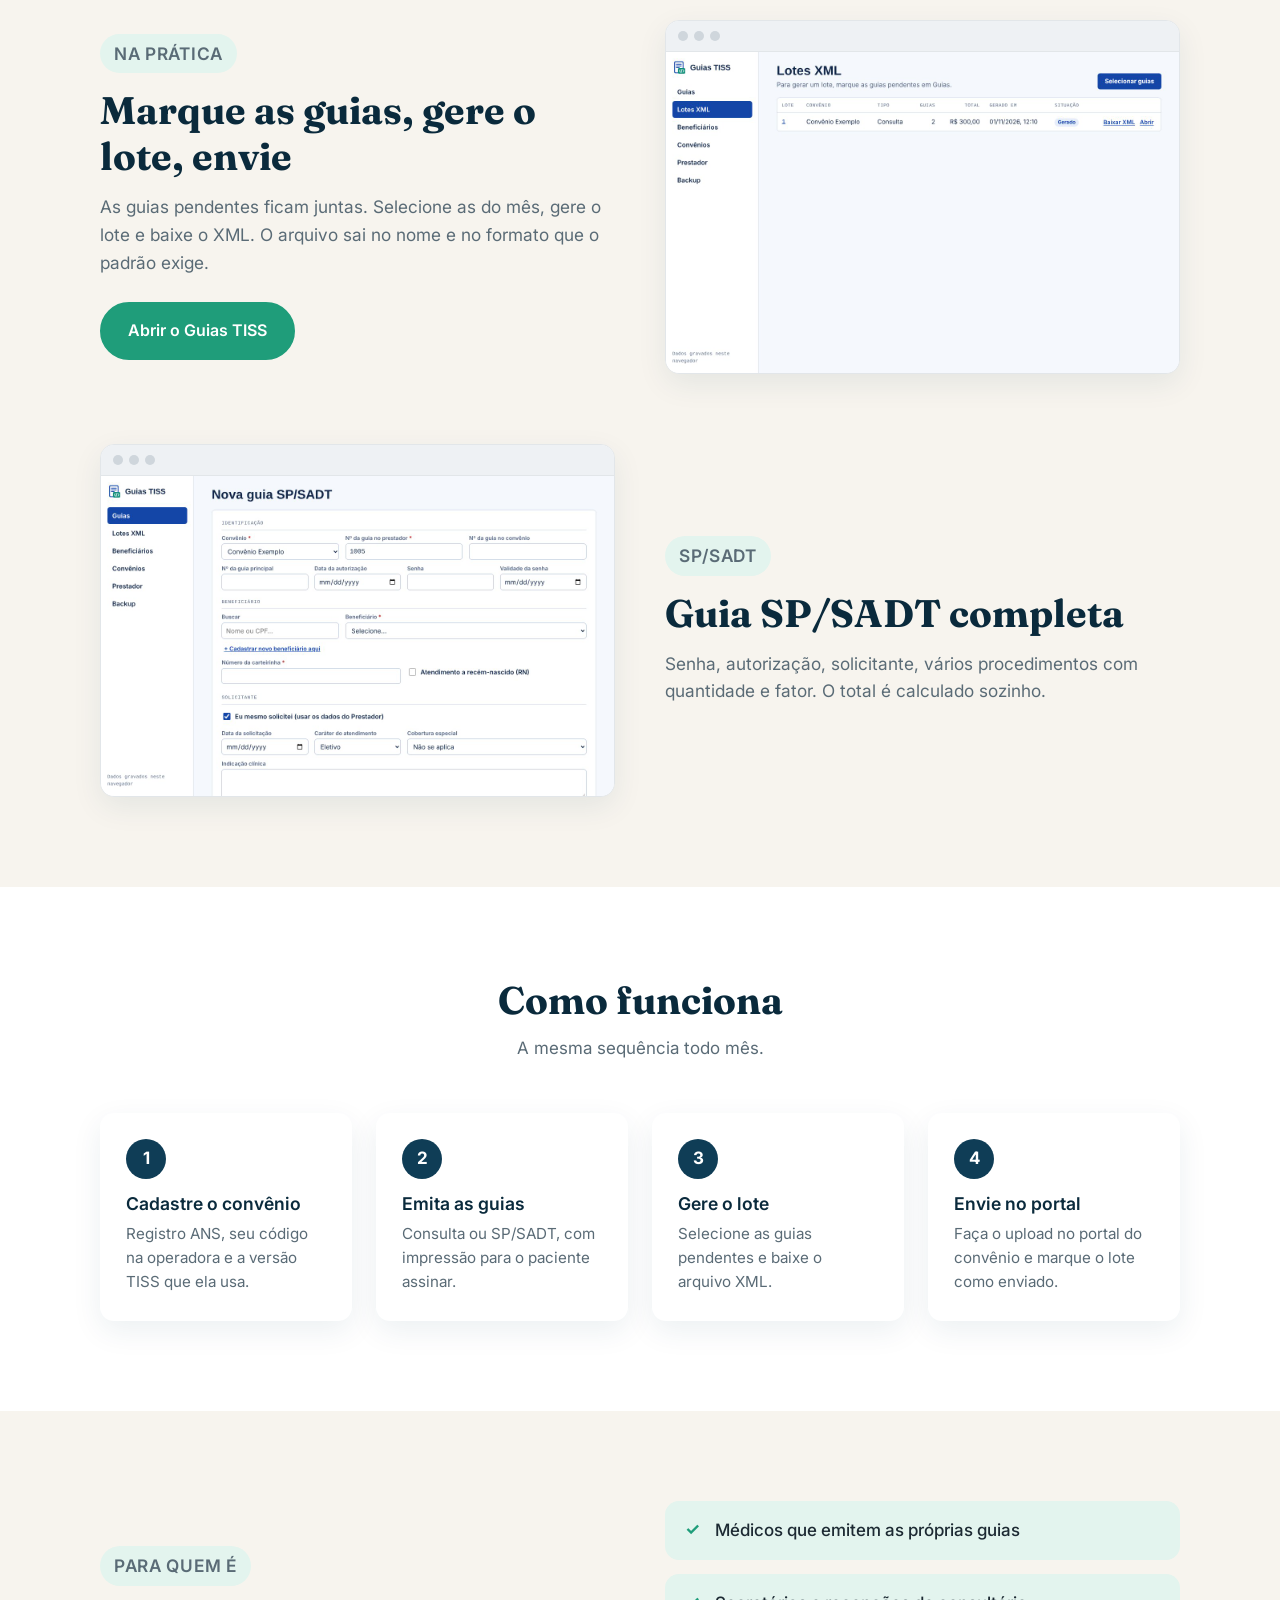
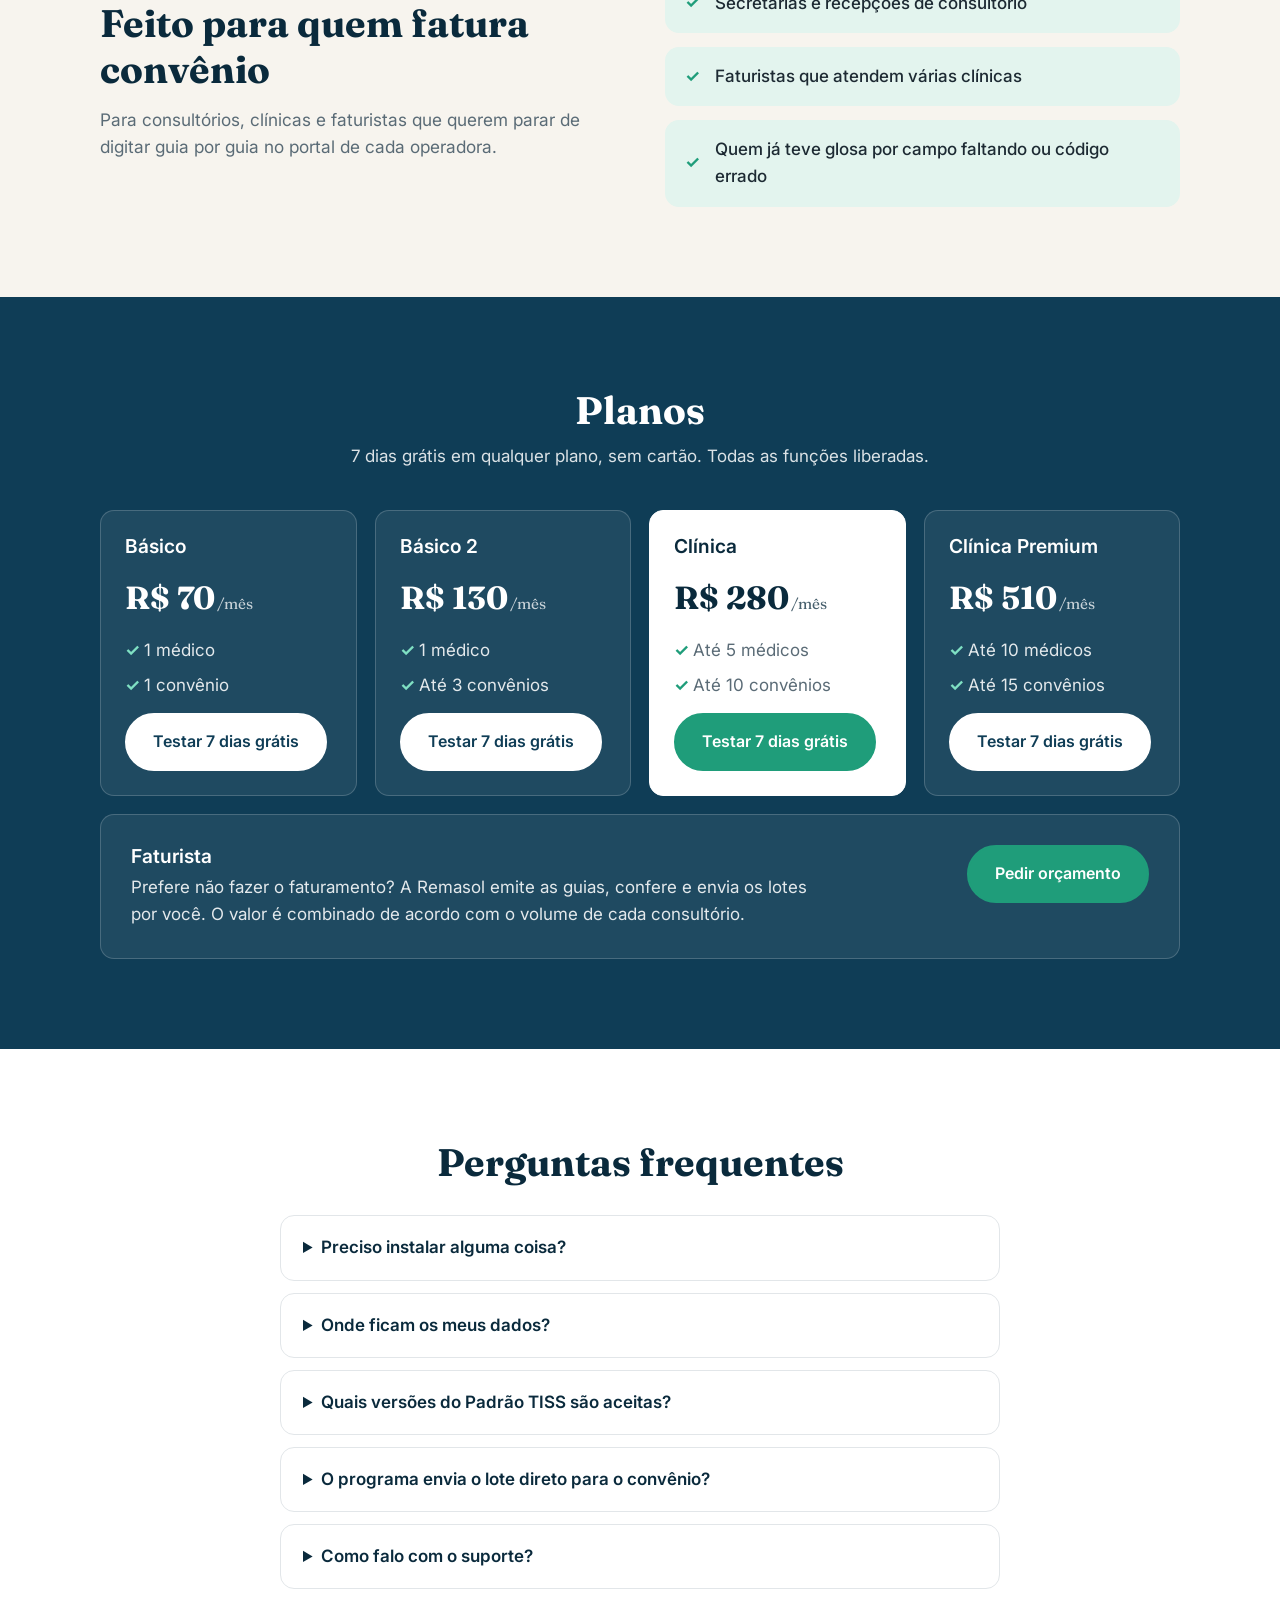
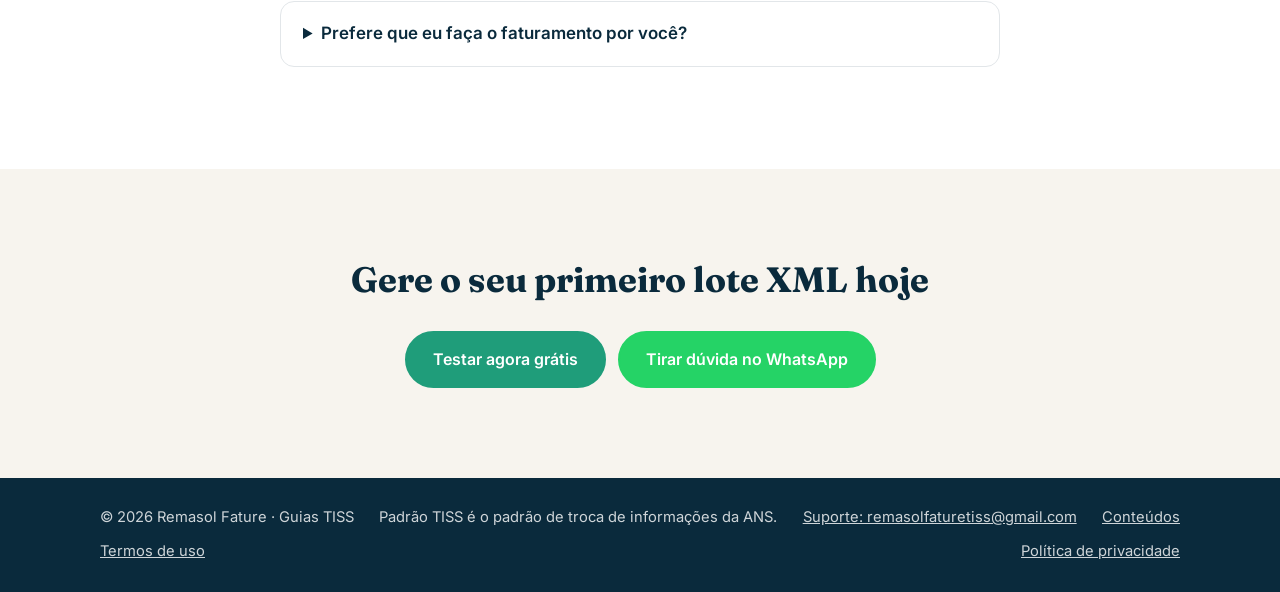
==== commit 3aaec778: "Conteúdos para a busca do Google: lote XML TISS, guia SP/SADT e como evitar glosas - 3 artigos com r" ====
--- a/index.html
+++ b/index.html
@@ -9,14 +9,18 @@
   <meta property="og:type" content="website">
   <meta property="og:title" content="Guias TISS — guias e lote XML TISS sem instalar nada">
   <meta property="og:description" content="Emita guias de consulta e SP/SADT e gere o lote XML no Padrão TISS direto no navegador.">
-  <meta property="og:image" content="https://guiaxmltiss.com.br/assets/guias-tiss-guias.jpg">
+  <meta property="og:image" content="https://guiaxmltiss.com.br/assets/guias-tiss-compartilhar.jpg">
+  <meta property="og:image:width" content="1200">
+  <meta property="og:image:height" content="630">
+  <meta property="og:image:alt" content="Guias TISS: guias e lote XML TISS prontos, direto no navegador. 7 dias grátis.">
+  <meta name="twitter:card" content="summary_large_image">
   <meta property="og:url" content="https://guiaxmltiss.com.br/">
   <link rel="canonical" href="https://guiaxmltiss.com.br/">
   <link rel="icon" href="guias-tiss/img/icone.svg" type="image/svg+xml">
   <link rel="preconnect" href="https://fonts.googleapis.com">
   <link rel="preconnect" href="https://fonts.gstatic.com" crossorigin>
   <link href="https://fonts.googleapis.com/css2?family=Fraunces:opsz,wght@9..144,600;9..144,700&family=Inter:wght@400;500;600&display=swap" rel="stylesheet">
-  <link rel="stylesheet" href="css/style.css?v=3">
+  <link rel="stylesheet" href="css/style.css?v=4">
   <script type="application/ld+json">
   {
     "@context": "https://schema.org",
@@ -48,6 +52,7 @@
         <a href="#como-funciona">Como funciona</a>
         <a href="#planos">Planos</a>
         <a href="#perguntas">Dúvidas</a>
+        <a href="conteudos.html">Conteúdos</a>
         <a href="guias-tiss/entrar.html">Entrar</a>
         <a href="guias-tiss/index.html" class="botao botao--pequeno">Testar agora</a>
       </nav>
@@ -317,6 +322,7 @@
       <span>© <span id="ano"></span> Remasol Fature · Guias TISS</span>
       <span>Padrão TISS é o padrão de troca de informações da ANS.</span>
       <a href="mailto:remasolfaturetiss@gmail.com" data-email="1">Suporte: remasolfaturetiss@gmail.com</a>
+      <a href="conteudos.html">Conteúdos</a>
       <a href="termos.html">Termos de uso</a>
       <a href="privacidade.html">Política de privacidade</a>
     </div>
--- a/css/style.css
+++ b/css/style.css
@@ -359,3 +359,46 @@
 .termos__resumo li { color: var(--texto); }
 .termos h2 { scroll-margin-top: 90px; }
 .termos strong { color: var(--texto); }
+.termos h3 { margin: 18px 0 8px; }
+
+/* ---------- Artigos (conteudos.html e páginas de conteúdo) ---------- */
+@media (max-width: 760px) {
+  .menu.menu--simples { position: static; display: flex; flex-direction: row; align-items: center; gap: 14px; padding: 0; border: 0; background: none; }
+  .menu--simples a:not(.botao) { font-size: .9rem; }
+}
+.artigo__trilha { font-size: .85rem; margin-bottom: 14px; }
+.artigo__trilha a { color: var(--verde); text-decoration: none; font-weight: 600; }
+.artigo h1 { line-height: 1.15; }
+.artigo__data { font-size: .85rem; }
+.artigo__resumo p { color: var(--texto); }
+.artigo h2 { margin-top: 38px; }
+.artigo strong { color: var(--texto); }
+.passos-artigo { padding-left: 22px; }
+.passos-artigo li { margin-bottom: 12px; padding-left: 4px; }
+.cta-artigo {
+  margin: 44px 0 10px; padding: 30px 32px; border-radius: var(--raio);
+  background: var(--azul-escuro); color: var(--branco);
+}
+.cta-artigo h2 { color: var(--branco); margin: 6px 0 10px; }
+.pagina-texto .cta-artigo p { color: rgba(255,255,255,.85); }
+.cta-artigo__selo { font-size: .8rem; font-weight: 600; letter-spacing: .08em; text-transform: uppercase; color: #7fe0c3 !important; margin: 0; }
+.cta-artigo__botoes { display: flex; flex-wrap: wrap; gap: 12px; margin-top: 18px; }
+.cta-artigo .botao--contorno { color: var(--branco); border-color: rgba(255,255,255,.6); }
+.faq--artigo { max-width: none; }
+.artigo__mais li { margin-bottom: 8px; }
+.artigo__mais a { color: var(--azul); }
+.artigo__aviso { margin-top: 34px; padding-top: 16px; border-top: 1px solid var(--borda); font-size: .85rem; }
+.conteudos__lista { display: grid; gap: 16px; margin-top: 28px; }
+.conteudo-card {
+  display: block; padding: 24px 26px; border-radius: var(--raio); text-decoration: none;
+  background: var(--branco); border: 1px solid var(--borda); transition: border-color .2s, transform .2s;
+}
+.conteudo-card:hover { border-color: var(--verde); transform: translateY(-2px); }
+.conteudo-card h2 { margin: 0 0 8px; font-size: 1.25rem; }
+.conteudo-card span { display: inline-block; margin-top: 8px; color: var(--verde); font-weight: 600; }
+.artigo .artigo__resumo h2 { margin-top: 0; }
+.menu--simples .botao { white-space: nowrap; }
+@media (max-width: 480px) {
+  .menu--simples a:not(.botao) { display: none; }
+  .menu--simples .botao { padding: 10px 16px; font-size: .9rem; }
+}
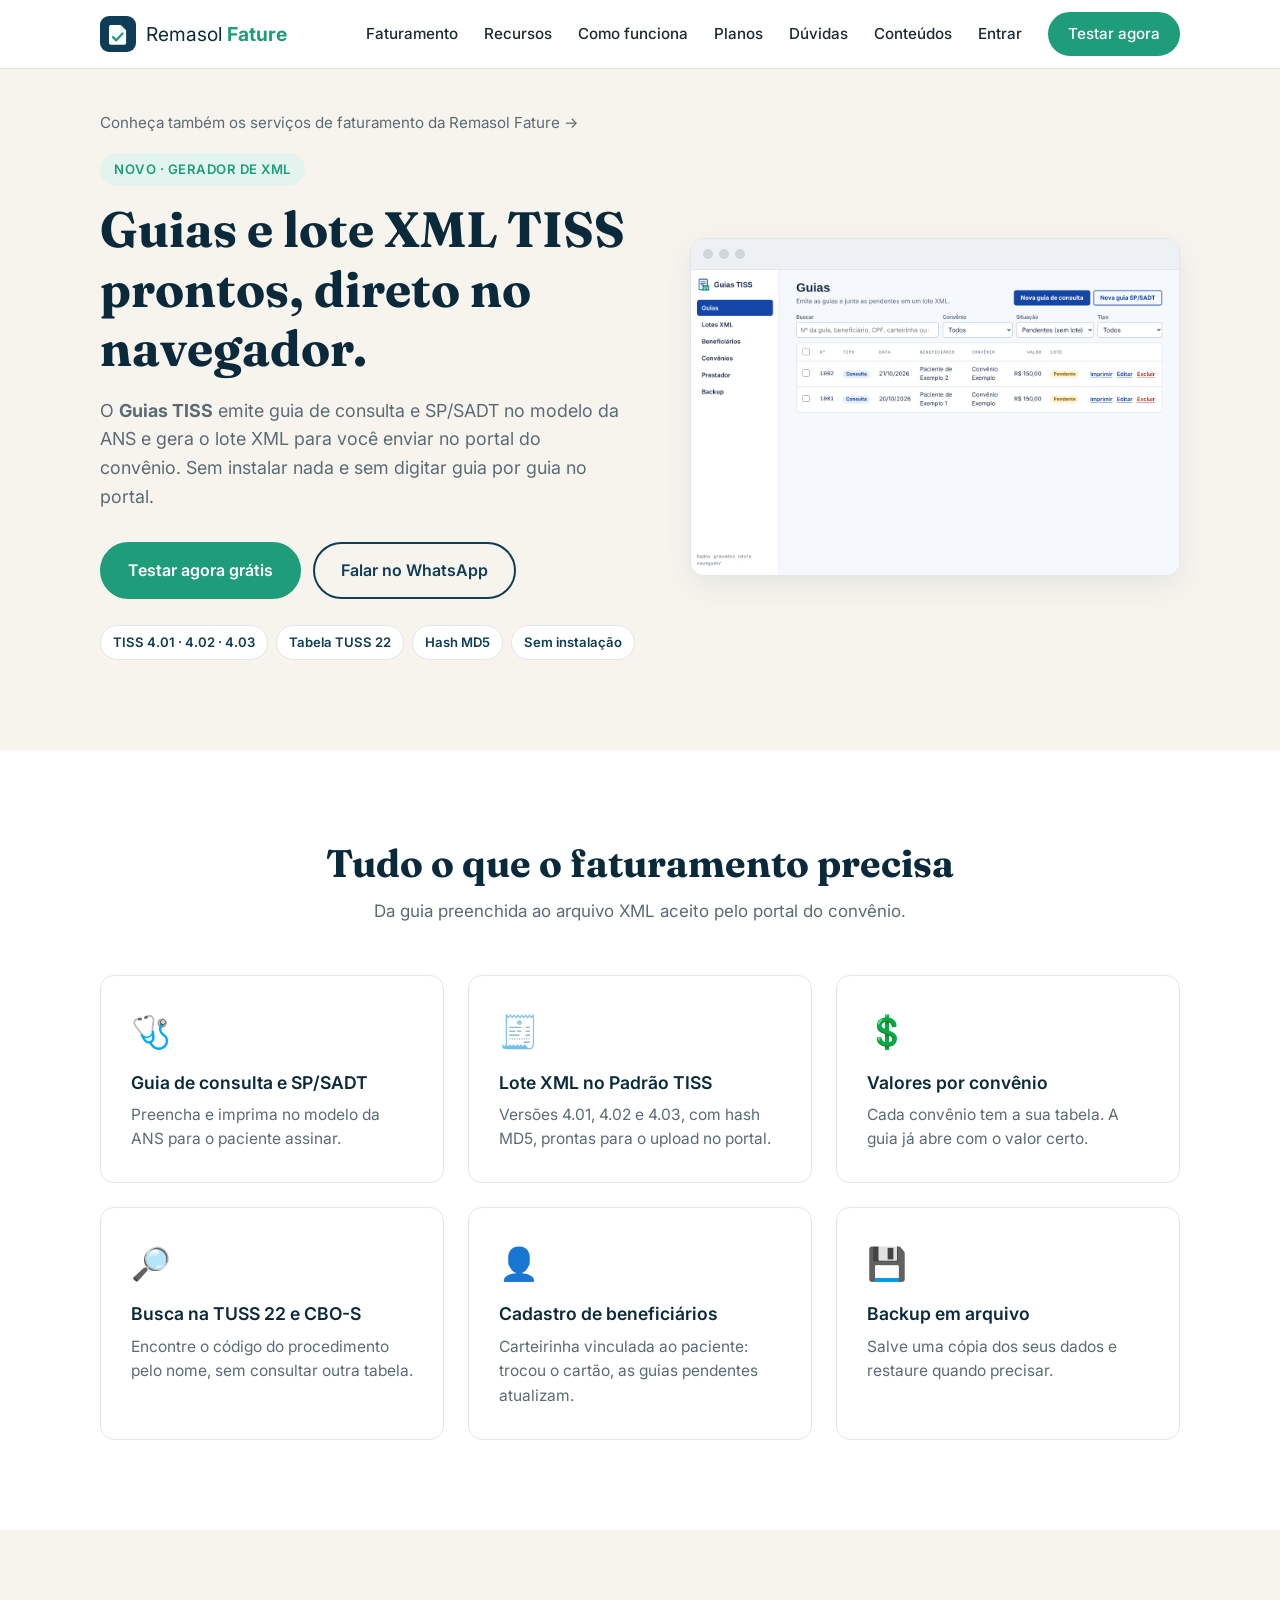
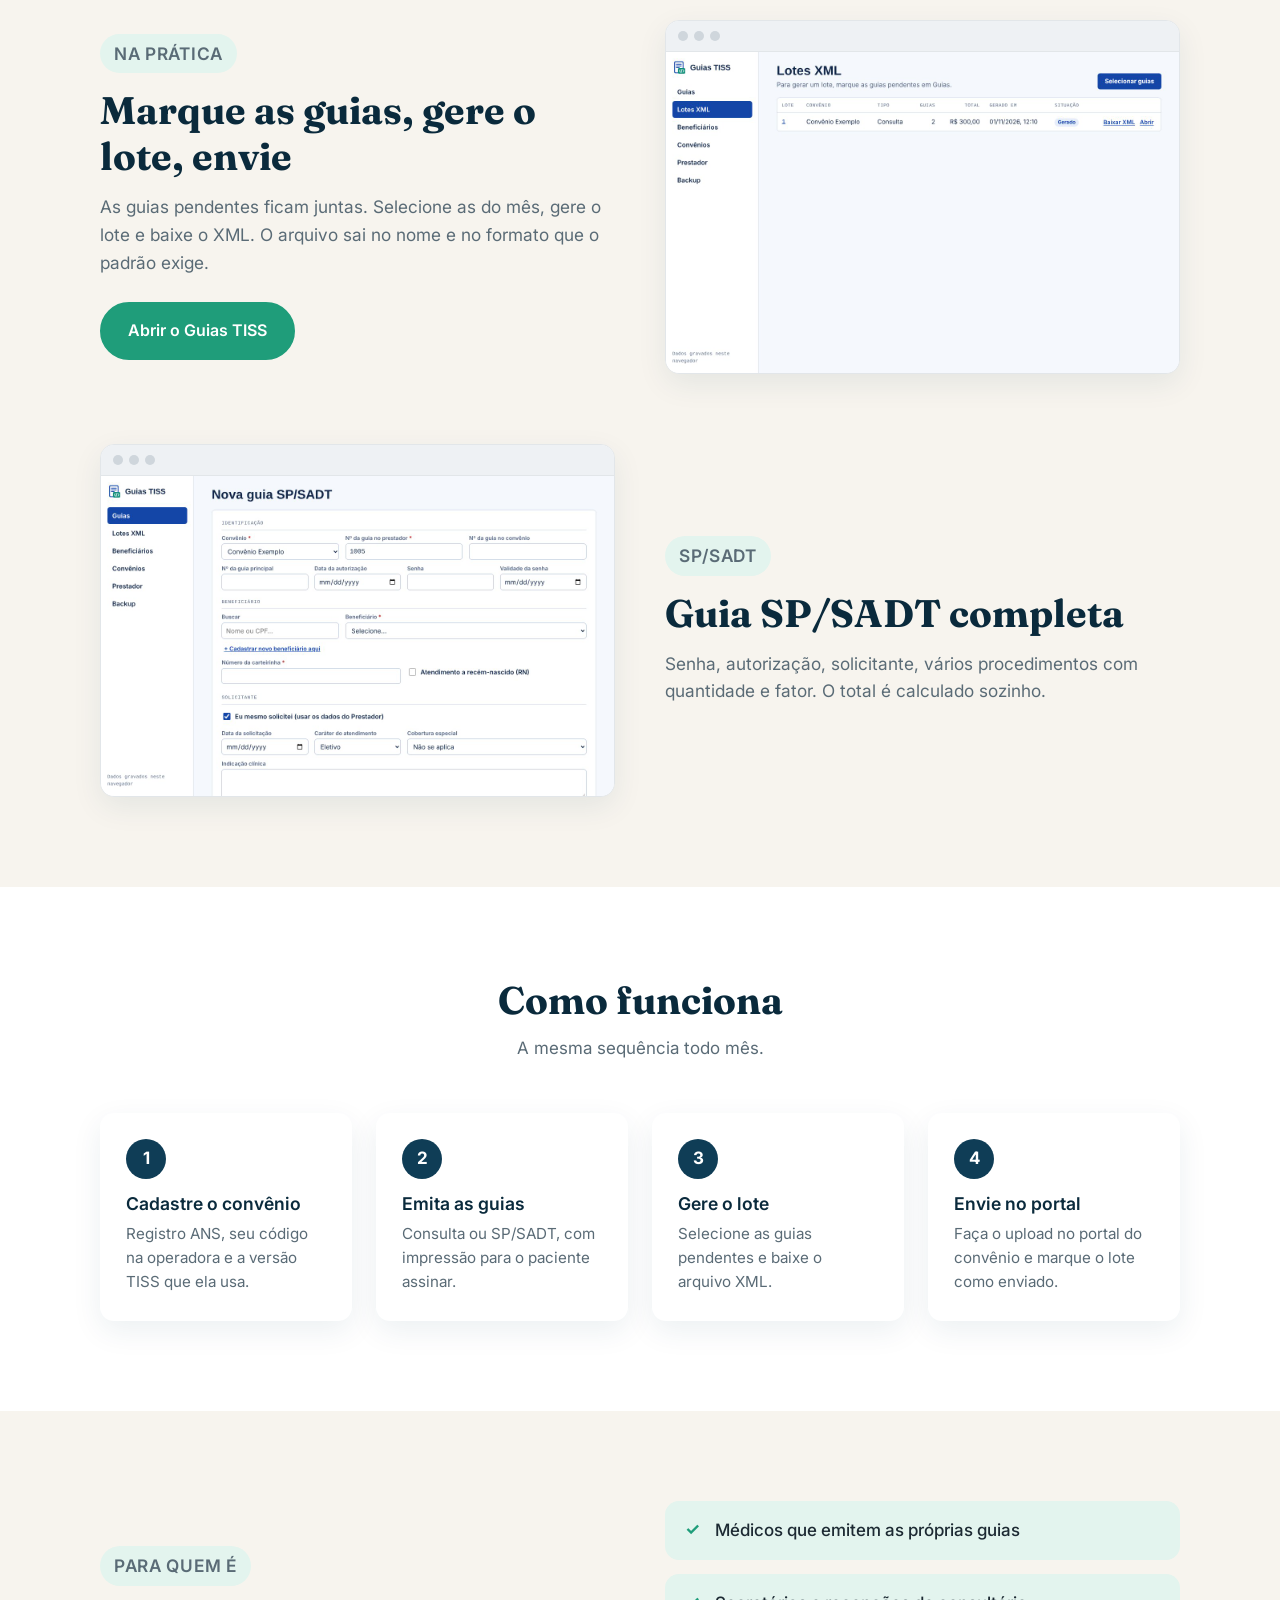
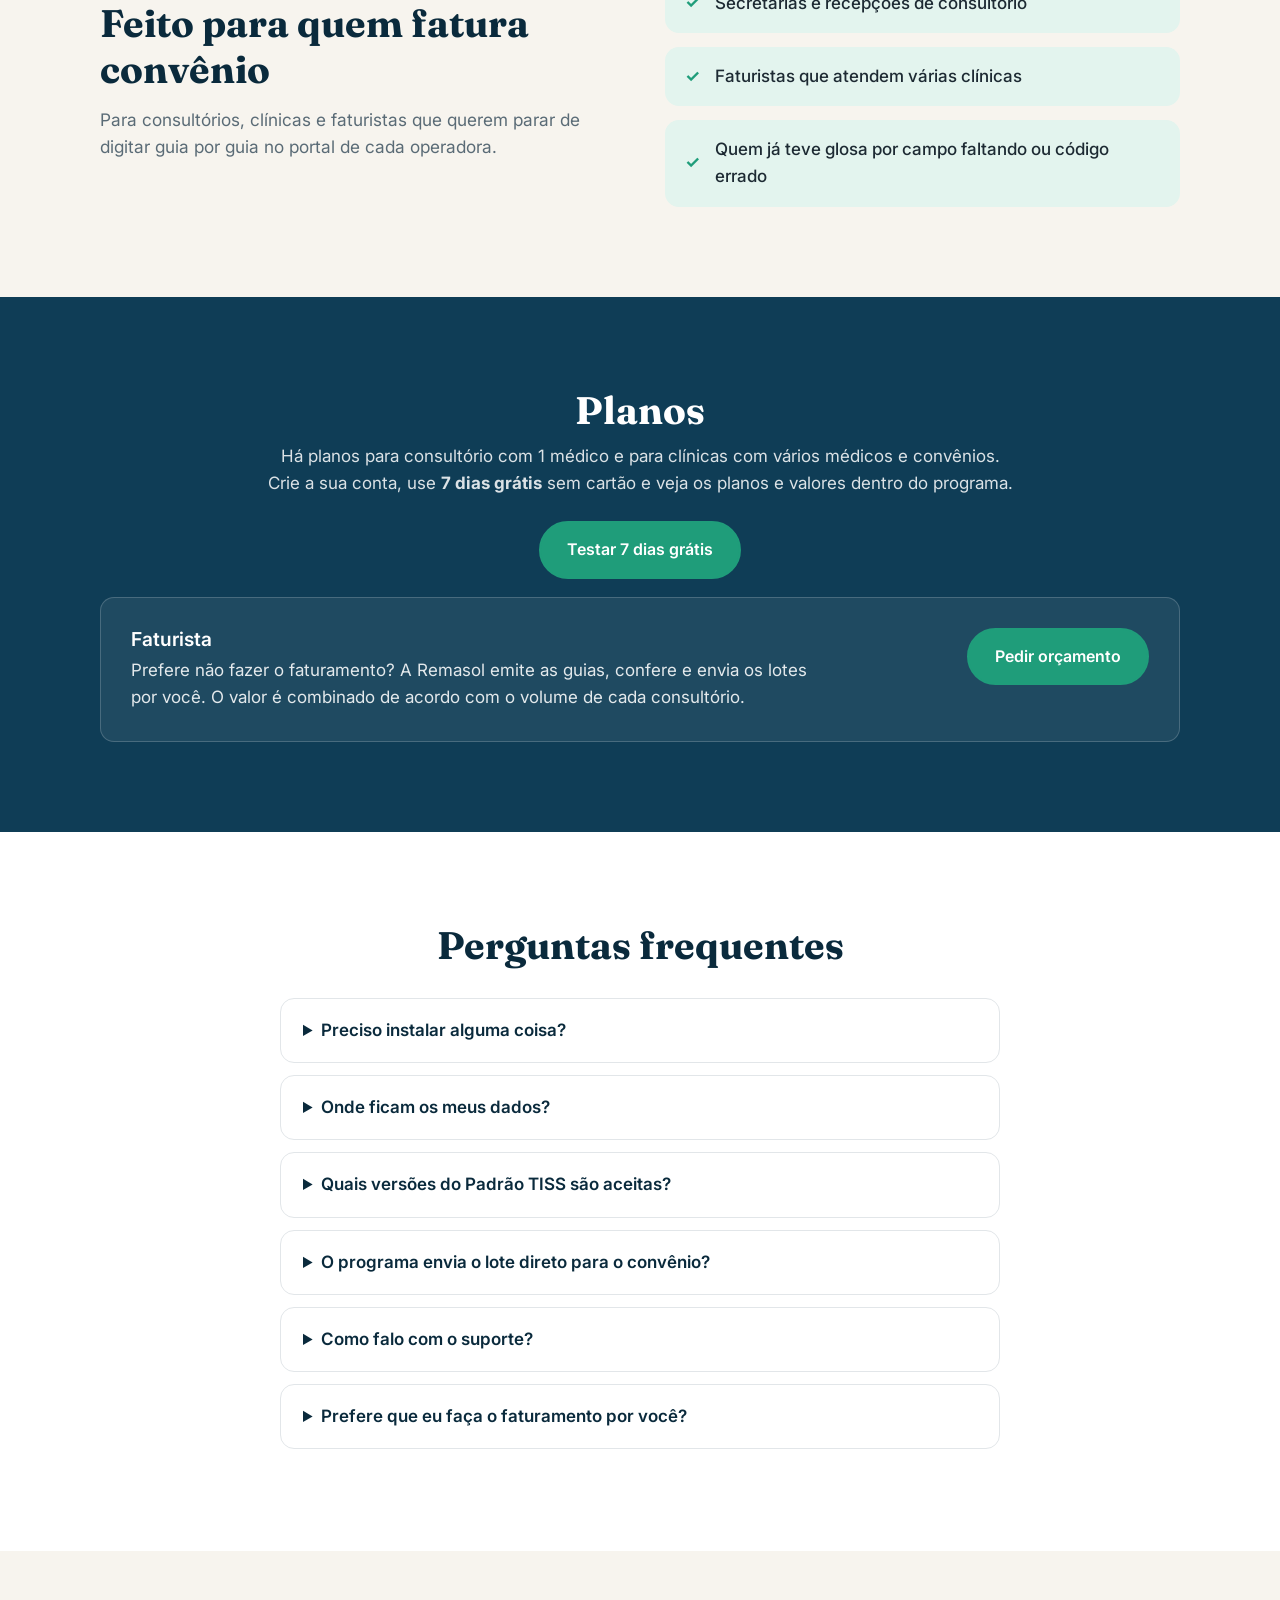
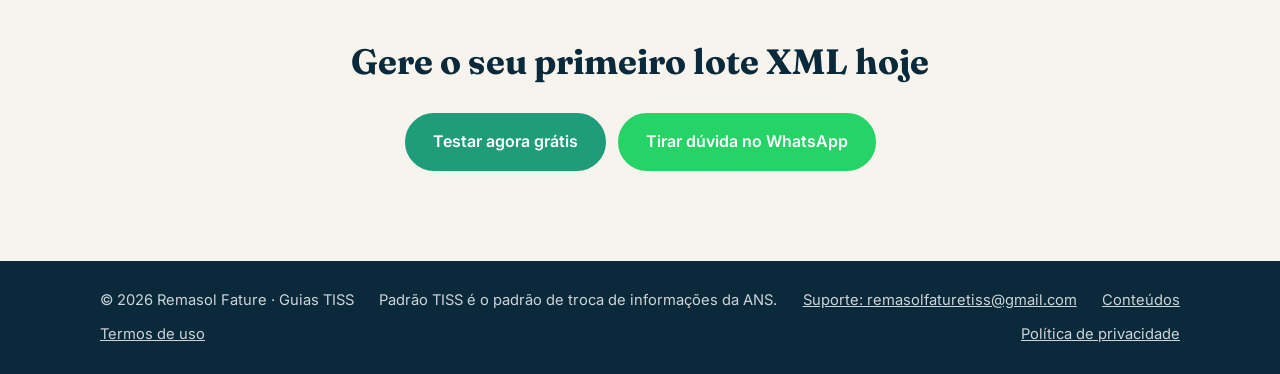
==== commit f8c95fd9: "Planos: valores só para quem entrou na conta A página pública não mostra mais os preços; dentro do G" ====
--- a/index.html
+++ b/index.html
@@ -220,49 +220,15 @@
       </div>
     </section>
 
-    <!-- PLANOS (os mesmos valores de guias-tiss/js/planos.js) -->
+    <!-- PLANOS: os valores só aparecem para quem já entrou na conta (guias-tiss/js/planos.js) -->
     <section id="planos" class="secao secao--destaque">
       <div class="container">
         <h2 class="secao__titulo produto-titulo-claro">Planos</h2>
-        <p class="planos__intro">7 dias grátis em qualquer plano, sem cartão. Todas as funções liberadas.</p>
-        <div class="planos planos--quatro">
-          <article class="plano">
-            <h3>Básico</h3>
-            <p class="plano__preco">R$ 70<small>/mês</small></p>
-            <ul>
-              <li>1 médico</li>
-              <li>1 convênio</li>
-            </ul>
-            <a href="guias-tiss/entrar.html#criar" class="botao botao--claro">Testar 7 dias grátis</a>
-          </article>
-          <article class="plano">
-            <h3>Básico 2</h3>
-            <p class="plano__preco">R$ 130<small>/mês</small></p>
-            <ul>
-              <li>1 médico</li>
-              <li>Até 3 convênios</li>
-            </ul>
-            <a href="guias-tiss/entrar.html#criar" class="botao botao--claro">Testar 7 dias grátis</a>
-          </article>
-          <article class="plano plano--destaque">
-            <h3>Clínica</h3>
-            <p class="plano__preco">R$ 280<small>/mês</small></p>
-            <ul>
-              <li>Até 5 médicos</li>
-              <li>Até 10 convênios</li>
-            </ul>
-            <a href="guias-tiss/entrar.html#criar" class="botao">Testar 7 dias grátis</a>
-          </article>
-          <article class="plano">
-            <h3>Clínica Premium</h3>
-            <p class="plano__preco">R$ 510<small>/mês</small></p>
-            <ul>
-              <li>Até 10 médicos</li>
-              <li>Até 15 convênios</li>
-            </ul>
-            <a href="guias-tiss/entrar.html#criar" class="botao botao--claro">Testar 7 dias grátis</a>
-          </article>
-        </div>
+        <p class="planos__intro">Há planos para consultório com 1 médico e para clínicas com vários médicos e convênios.<br>
+          Crie a sua conta, use <strong>7 dias grátis</strong> sem cartão e veja os planos e valores dentro do programa.</p>
+        <p style="text-align:center;margin-top:24px">
+          <a href="guias-tiss/entrar.html#criar" class="botao">Testar 7 dias grátis</a>
+        </p>
         <article class="plano plano--extra">
           <div>
             <h3>Faturista</h3>
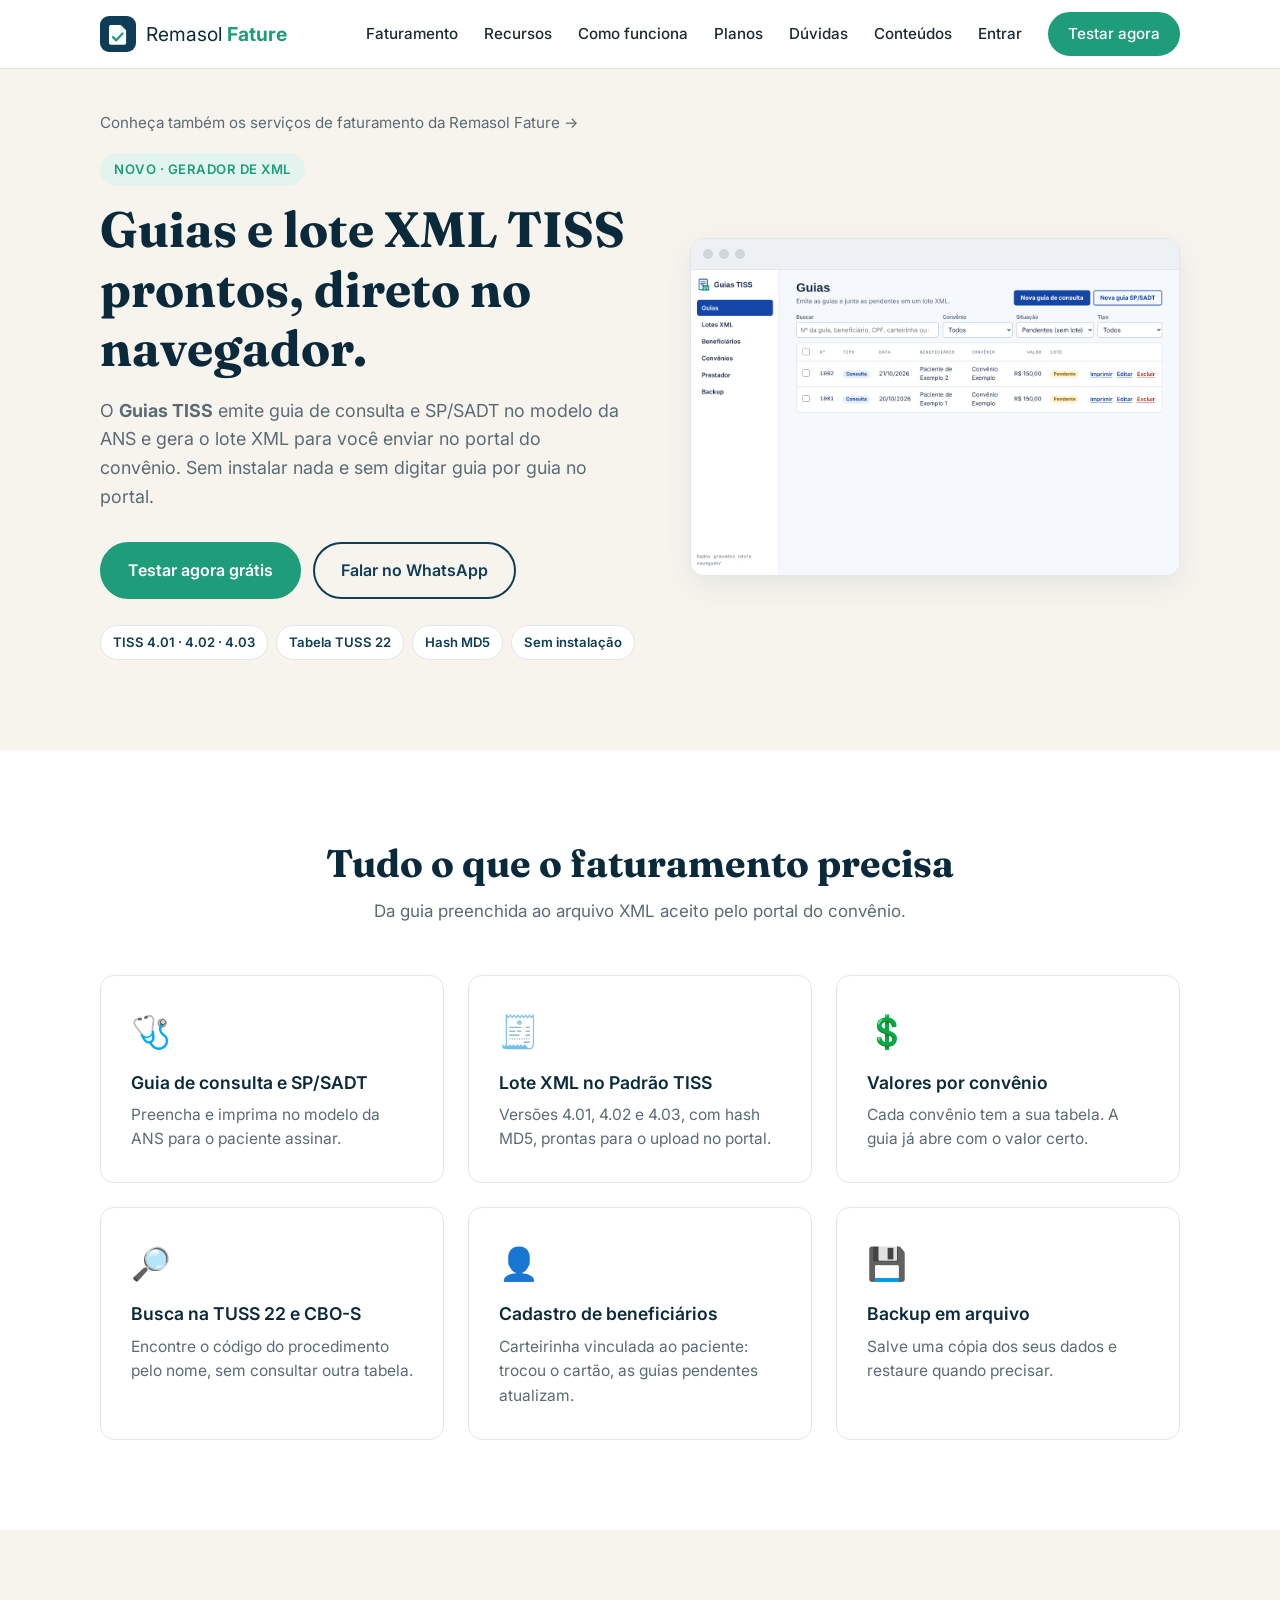
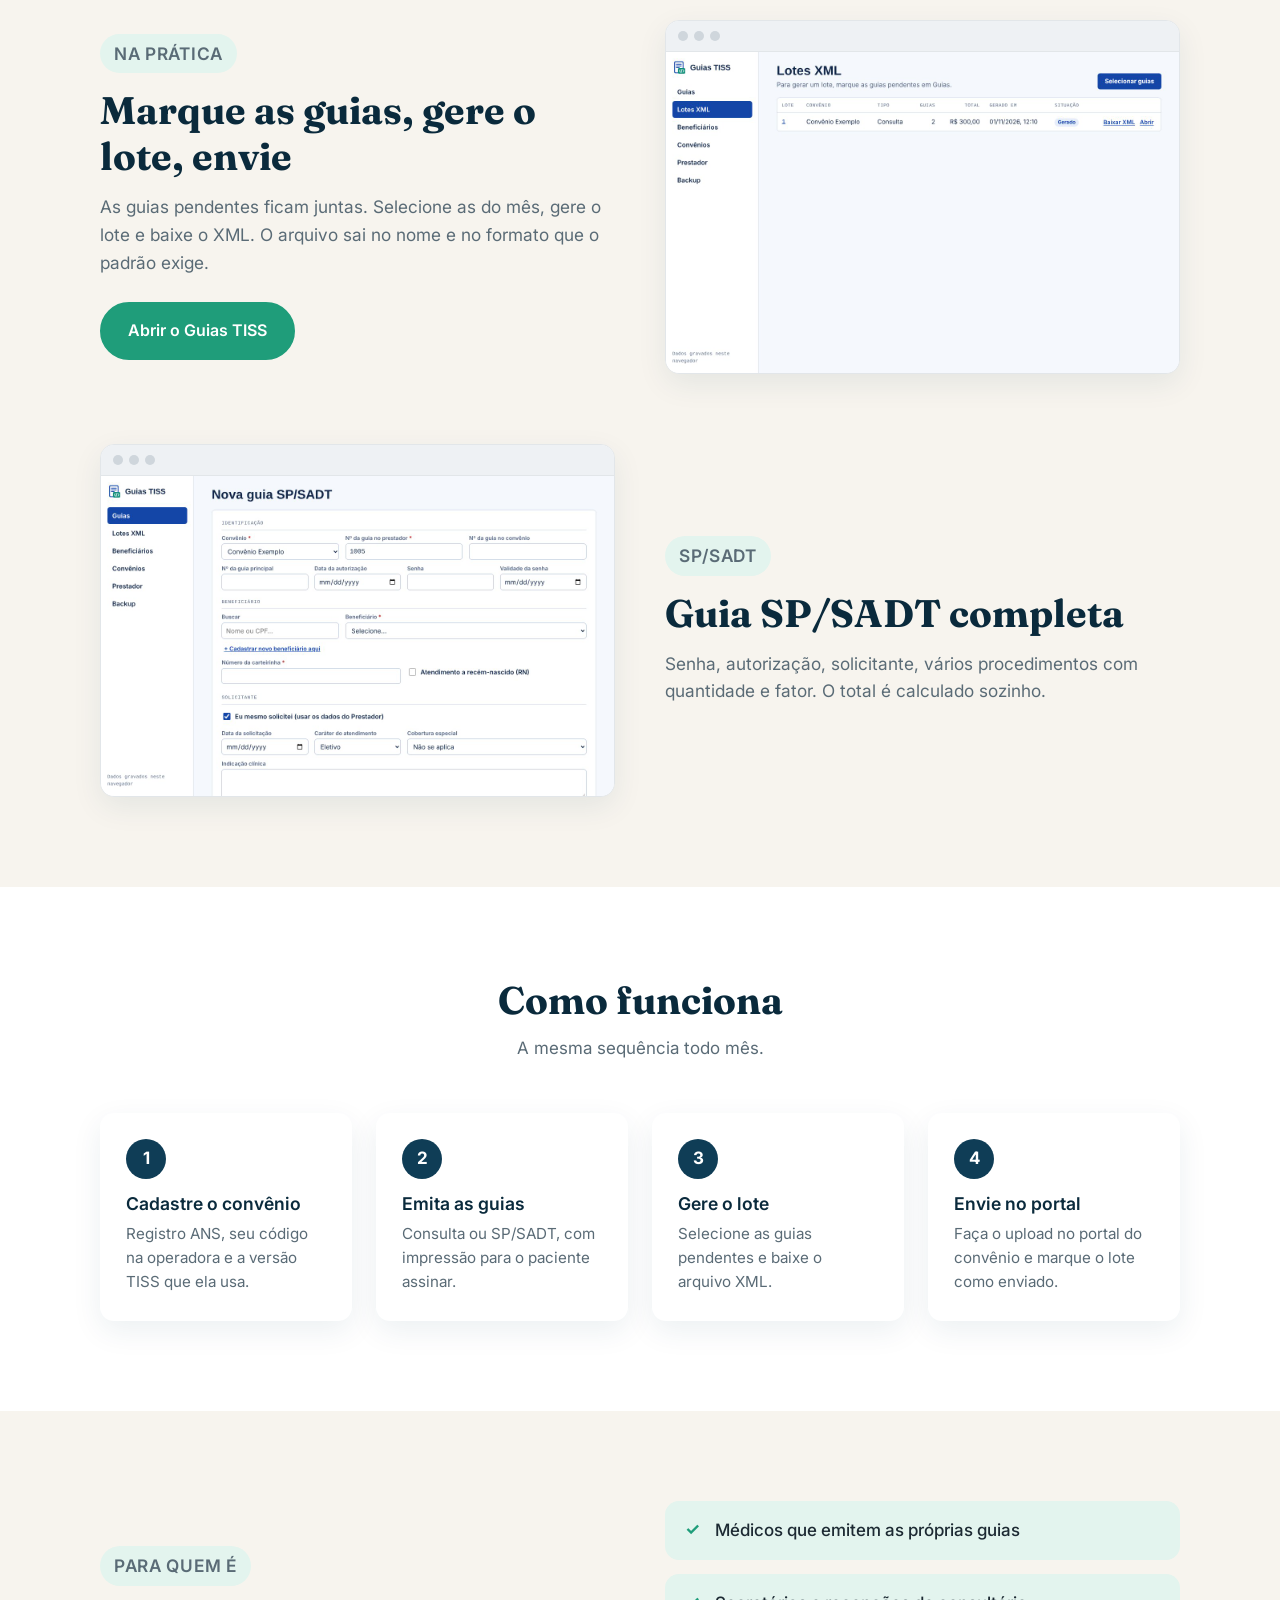
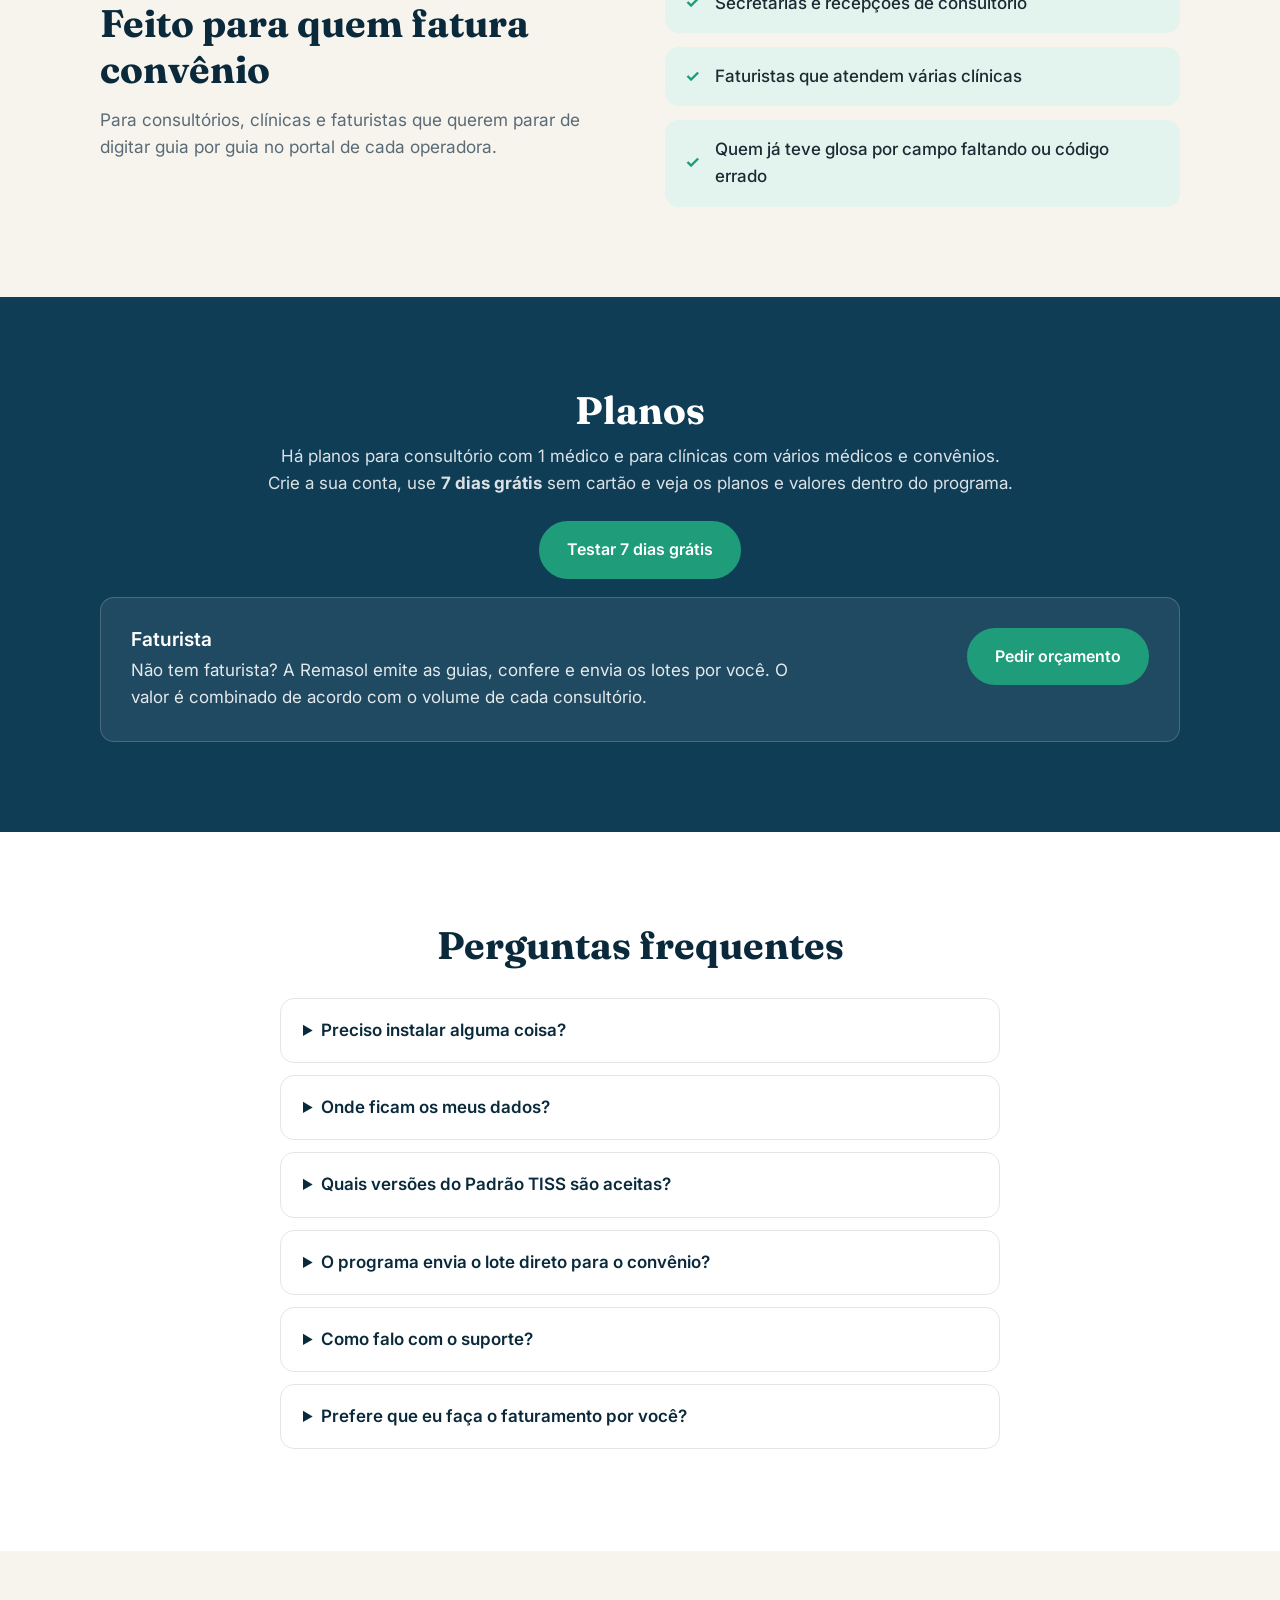
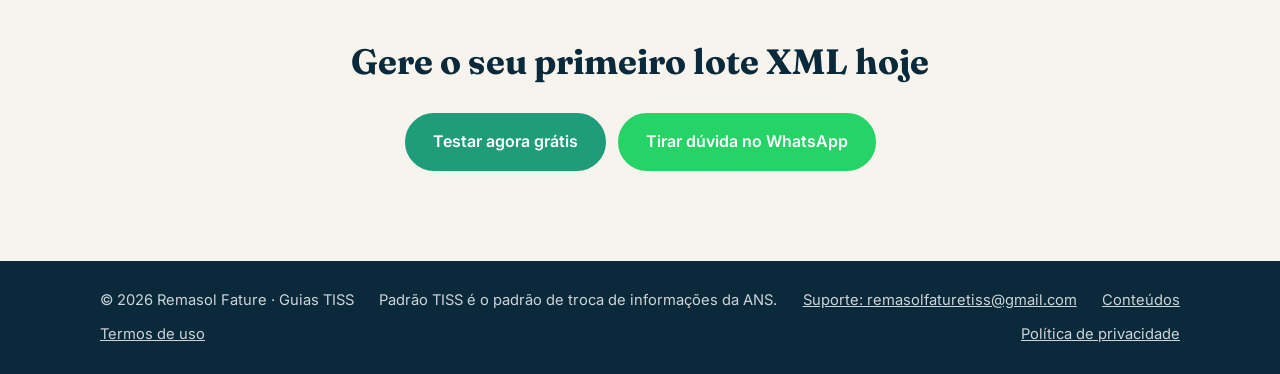
==== commit 3b8fa1f7: "Faturista: frase "Não tem faturista?" Co-Authored-By: Claude Opus 5.5 <noreply@anthropic.com> Claude" ====
--- a/index.html
+++ b/index.html
@@ -232,7 +232,7 @@
         <article class="plano plano--extra">
           <div>
             <h3>Faturista</h3>
-            <p>Prefere não fazer o faturamento? A Remasol emite as guias, confere e envia os lotes por você. O valor é combinado de acordo com o volume de cada consultório.</p>
+            <p>Não tem faturista? A Remasol emite as guias, confere e envia os lotes por você. O valor é combinado de acordo com o volume de cada consultório.</p>
           </div>
           <a href="#" class="botao" data-whatsapp="Olá! Quero saber do serviço Faturista do Guias TISS.">Pedir orçamento</a>
         </article>
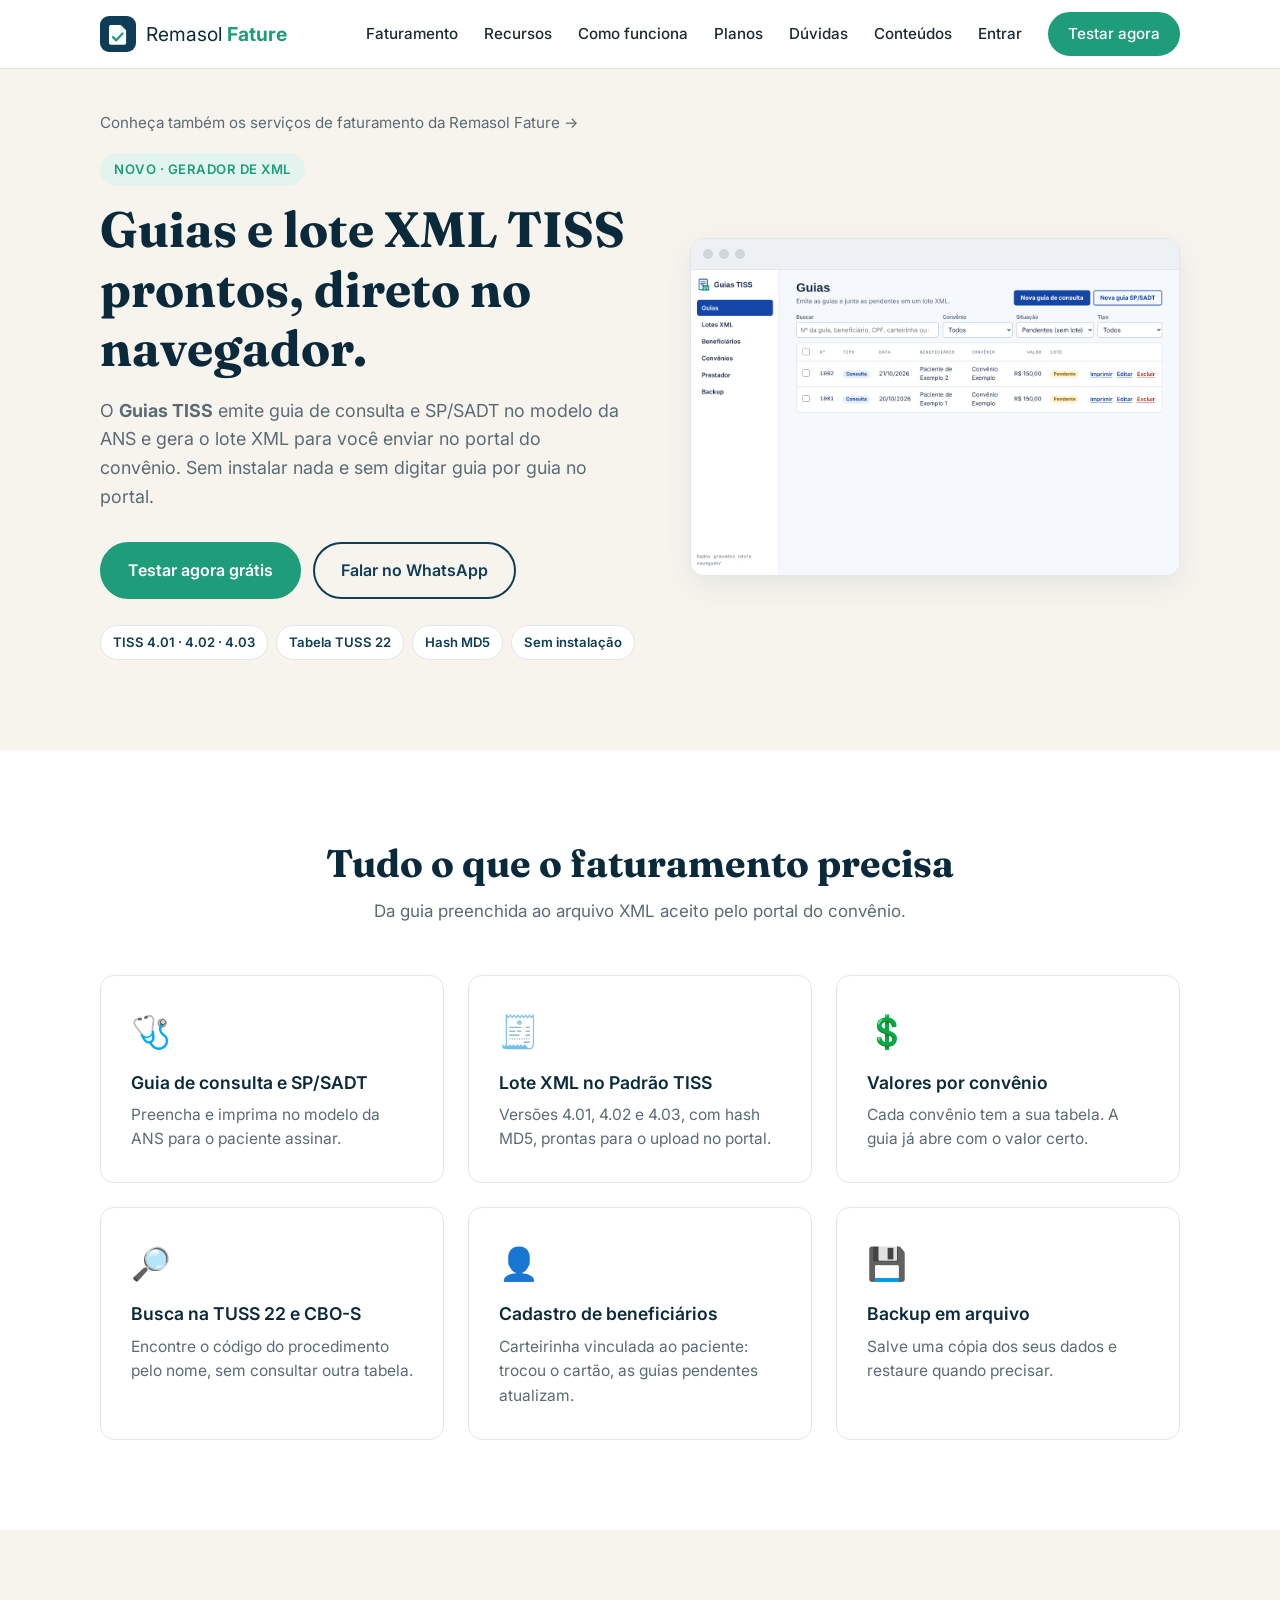
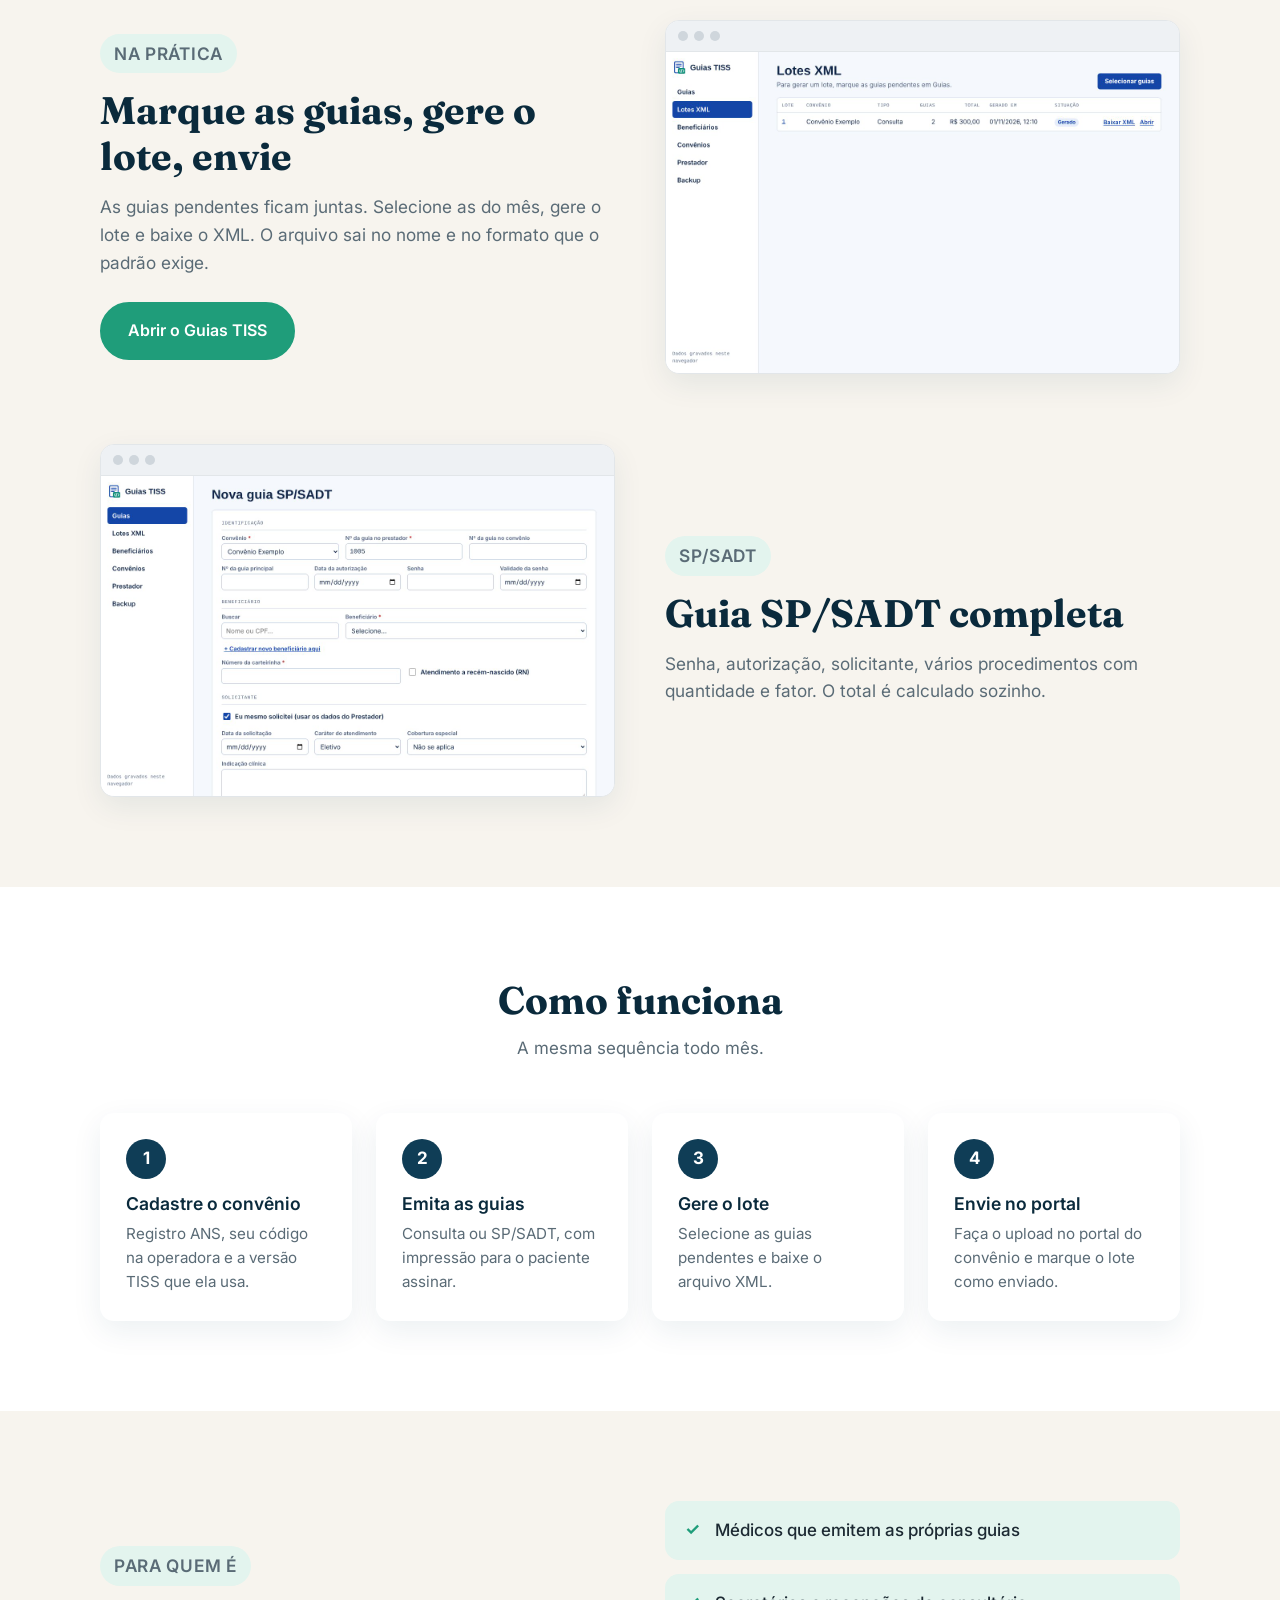
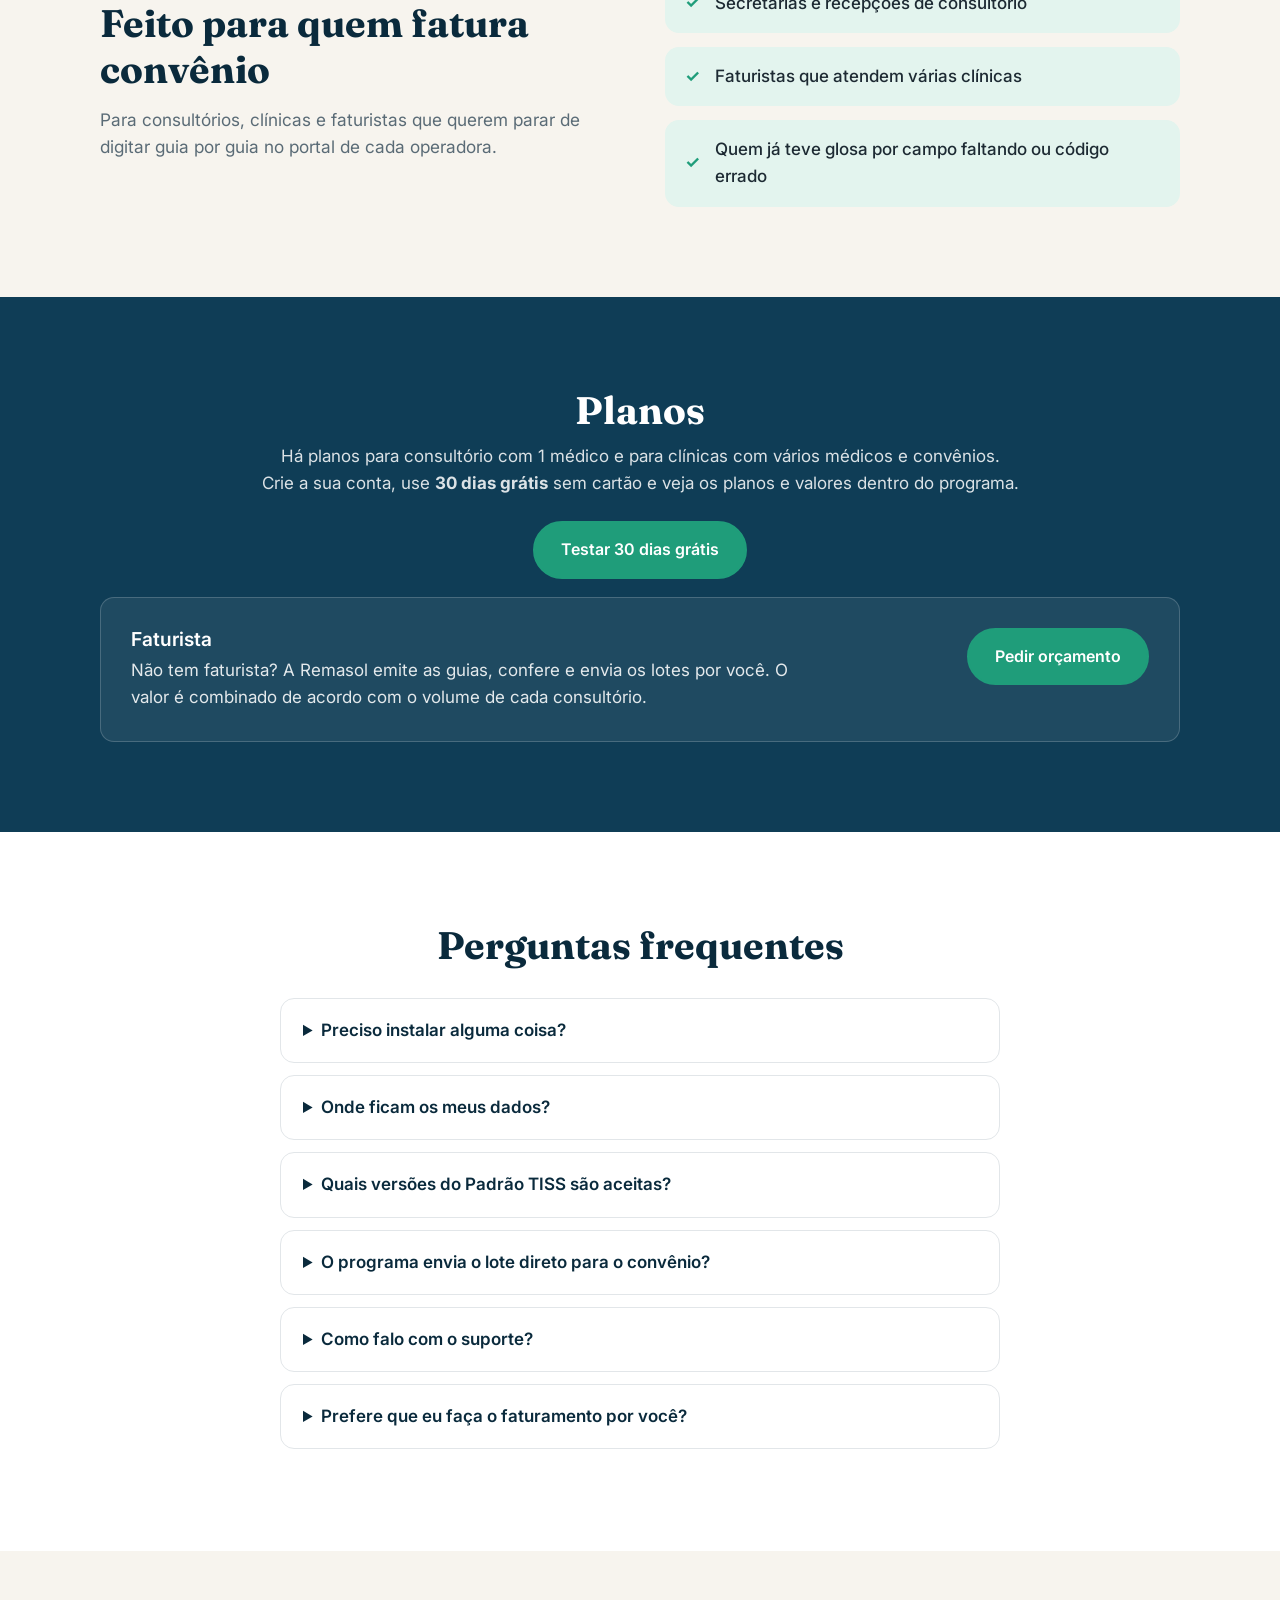
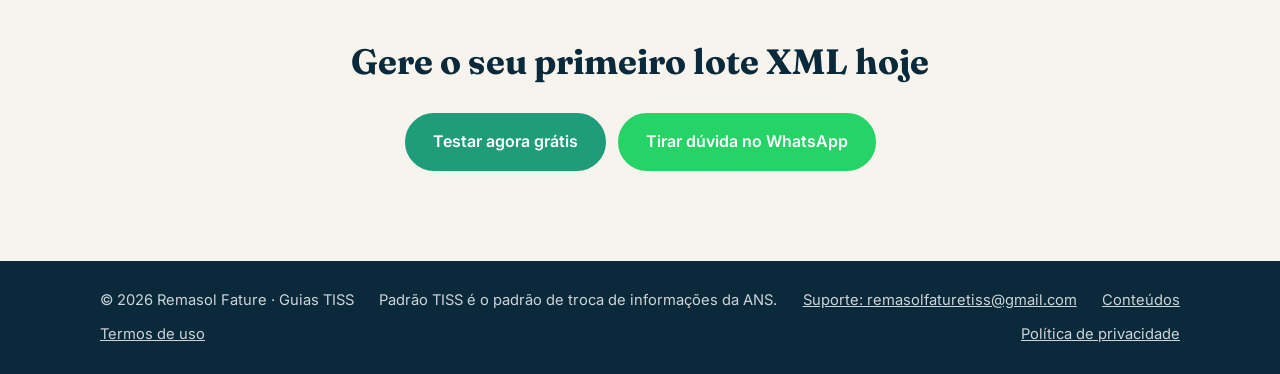
==== commit 4fa046ed: "Teste grátis passa de 7 para 30 dias Co-Authored-By: Claude Opus 5.5 <noreply@anthropic.com> Claude-" ====
--- a/index.html
+++ b/index.html
@@ -9,10 +9,10 @@
   <meta property="og:type" content="website">
   <meta property="og:title" content="Guias TISS — guias e lote XML TISS sem instalar nada">
   <meta property="og:description" content="Emita guias de consulta e SP/SADT e gere o lote XML no Padrão TISS direto no navegador.">
-  <meta property="og:image" content="https://guiaxmltiss.com.br/assets/guias-tiss-compartilhar.jpg">
+  <meta property="og:image" content="https://guiaxmltiss.com.br/assets/guias-tiss-compartilhar.jpg?v=2">
   <meta property="og:image:width" content="1200">
   <meta property="og:image:height" content="630">
-  <meta property="og:image:alt" content="Guias TISS: guias e lote XML TISS prontos, direto no navegador. 7 dias grátis.">
+  <meta property="og:image:alt" content="Guias TISS: guias e lote XML TISS prontos, direto no navegador. 30 dias grátis.">
   <meta name="twitter:card" content="summary_large_image">
   <meta property="og:url" content="https://guiaxmltiss.com.br/">
   <link rel="canonical" href="https://guiaxmltiss.com.br/">
@@ -225,9 +225,9 @@
       <div class="container">
         <h2 class="secao__titulo produto-titulo-claro">Planos</h2>
         <p class="planos__intro">Há planos para consultório com 1 médico e para clínicas com vários médicos e convênios.<br>
-          Crie a sua conta, use <strong>7 dias grátis</strong> sem cartão e veja os planos e valores dentro do programa.</p>
+          Crie a sua conta, use <strong>30 dias grátis</strong> sem cartão e veja os planos e valores dentro do programa.</p>
         <p style="text-align:center;margin-top:24px">
-          <a href="guias-tiss/entrar.html#criar" class="botao">Testar 7 dias grátis</a>
+          <a href="guias-tiss/entrar.html#criar" class="botao">Testar 30 dias grátis</a>
         </p>
         <article class="plano plano--extra">
           <div>
